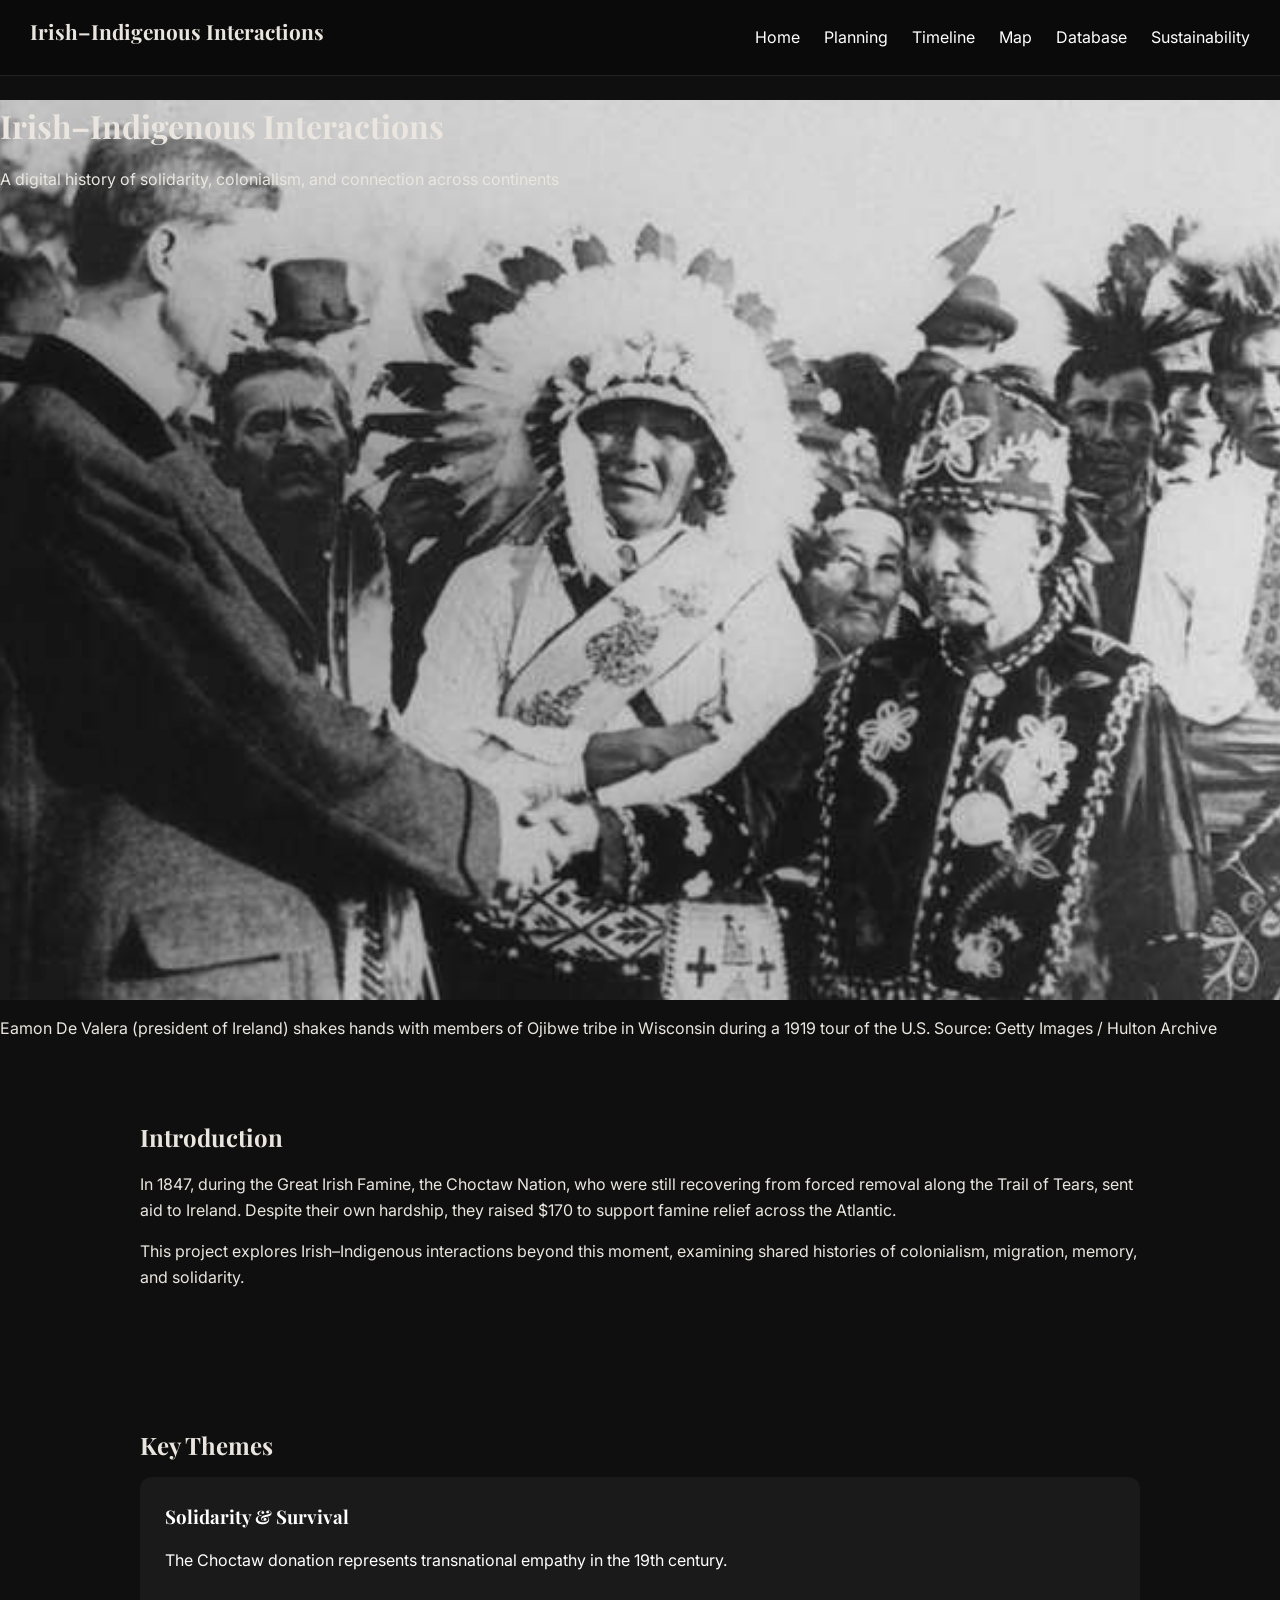
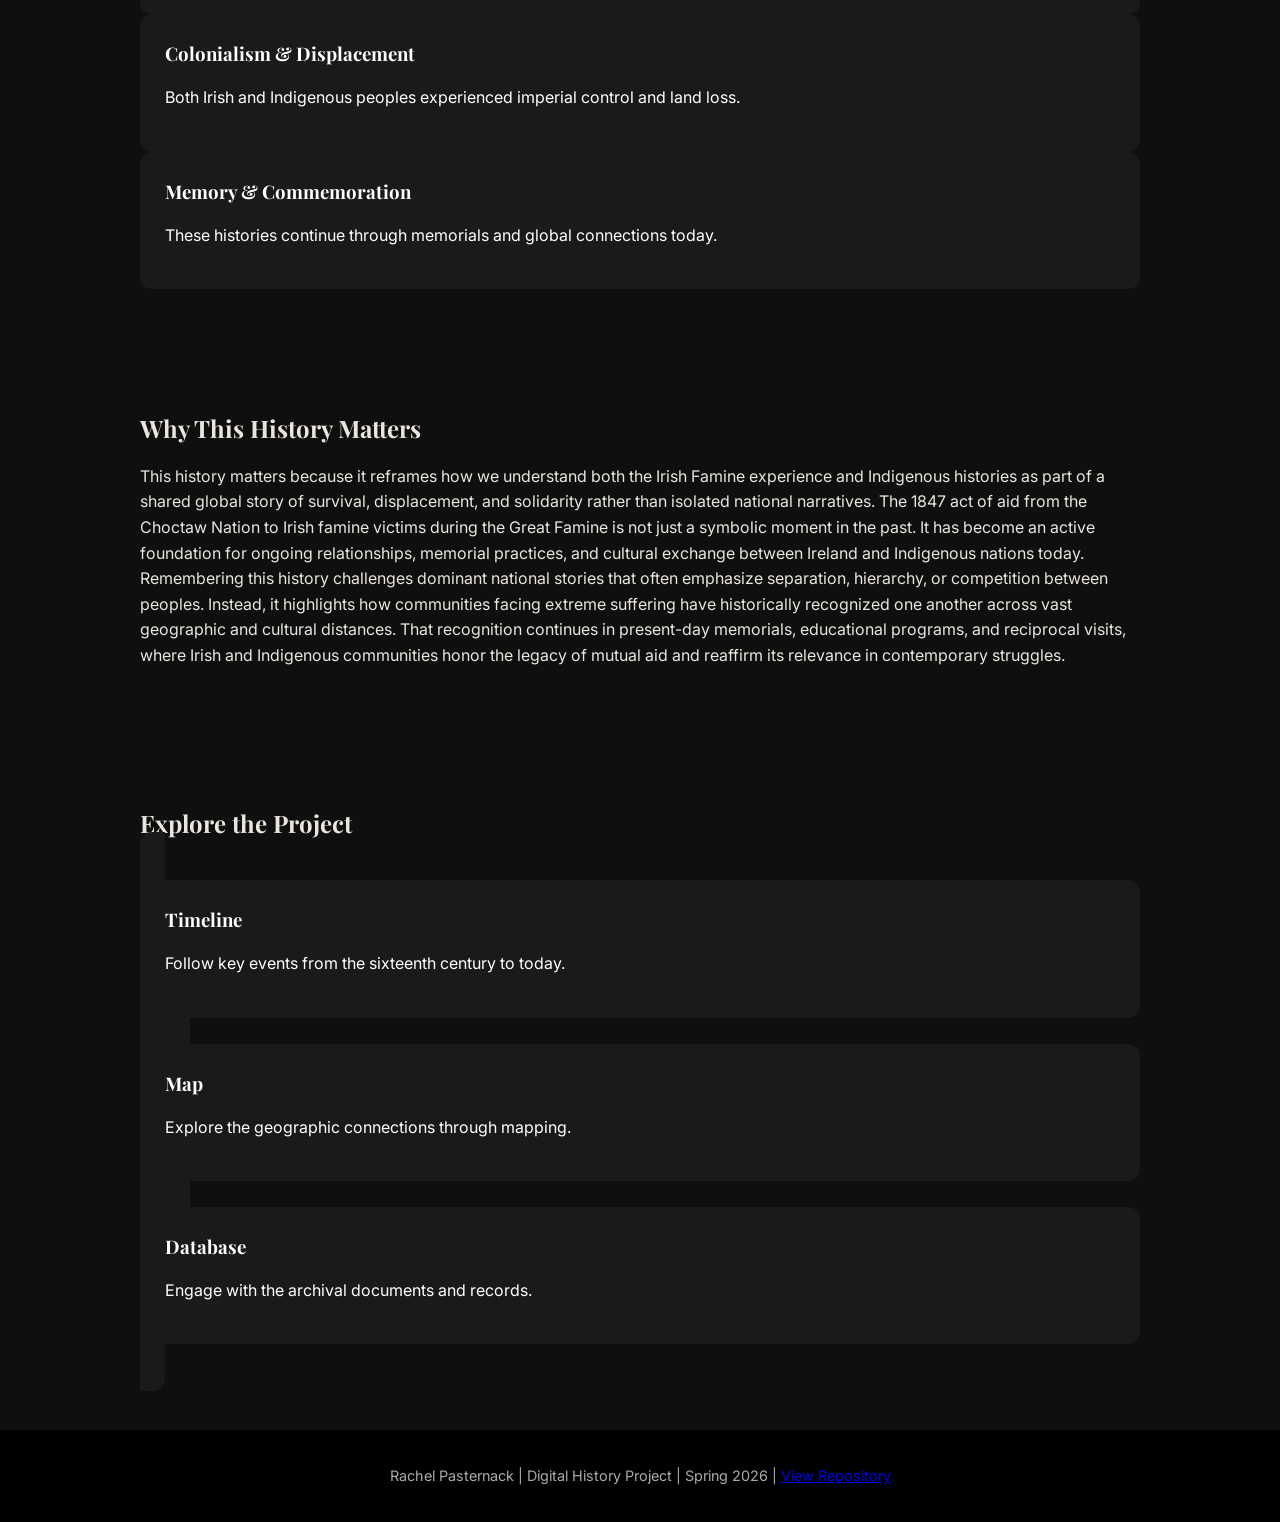
==== index.html @ 5752e10b "Fixed Homepage" ====
<!DOCTYPE html>
<html lang="en">
<head>
  <meta charset="UTF-8">
  <title>Irish–Indigenous Interactions</title>
  <meta name="viewport" content="width=device-width, initial-scale=1.0">

  <!-- External CSS -->
  <link rel="stylesheet" href="style.css">

  <!-- Fonts -->
  <link href="https://fonts.googleapis.com/css2?family=Playfair+Display:wght@400;700&family=Inter:wght@300;400;600&display=swap" rel="stylesheet">
</head>

<body>

<!-- NAVBAR -->
<nav>
  <div class="nav-container">
    <h1 class="logo">Irish–Indigenous Interactions</h1>
    <div class="nav-links">
      <a href="index.html">Home</a>
      <a href="planning.html">Planning</a>
      <a href="timeline.html">Timeline</a>
      <a href="map.html">Map</a>
      <a href="database.html">Database</a>
      <a href="sustainability.html">Sustainability</a>
    </div>
  </div>
</nav>

<!-- HERO -->
<header class="hero">
  <div class="hero-overlay"></div>
  <div class="hero-content">
    <h1>Irish–Indigenous Interactions</h1>
    <p>A digital history of solidarity, colonialism, and connection across continents</p>
  </div>
</header>

  <!-- Caption -->
  <div class="hero-caption">
    <p>
      Eamon De Valera (president of Ireland) shakes hands with members of Ojibwe tribe in Wisconsin during a 1919 tour of the U.S.
      
      Source: Getty Images / Hulton Archive
    </p>
  <header aria-label="Eamon De Valera shaking hands with members of the Ojibwe Nation in 1919 Wisconsin"></header>
  </div>
</header>

<!-- INTRO -->
<section class="section light">
  <div class="container">
    <h2>Introduction</h2>
    <p>
      In 1847, during the Great Irish Famine, the Choctaw Nation, who were still recovering from forced removal along the Trail of Tears, sent aid to Ireland. Despite their own hardship, they raised $170 to support famine relief across the Atlantic.
    </p>

    <p>
      This project explores Irish–Indigenous interactions beyond this moment, examining shared histories of colonialism, migration, memory, and solidarity.
    </p>
  </div>
</section>

<!-- THEMES -->
<section class="section dark">
  <div class="container">
    <h2>Key Themes</h2>

    <div class="grid">

      <div class="card">
        <h3>Solidarity & Survival</h3>
        <p>The Choctaw donation represents transnational empathy in the 19th century.</p>
      </div>

      <div class="card">
        <h3>Colonialism & Displacement</h3>
        <p>Both Irish and Indigenous peoples experienced imperial control and land loss.</p>
      </div>

      <div class="card">
        <h3>Memory & Commemoration</h3>
        <p>These histories continue through memorials and global connections today.</p>
      </div>

    </div>
  </div>
</section>

<!-- WHY IT MATTERS -->
<section class="section light">
  <div class="container">
    <h2>Why This History Matters</h2>

    <p>
      This history matters because it reframes how we understand both the Irish Famine experience and Indigenous histories as part of a shared global story of survival, displacement, and solidarity rather than isolated national narratives. The 1847 act of aid from the Choctaw Nation to Irish famine victims during the Great Famine is not just a symbolic moment in the past. It has become an active foundation for ongoing relationships, memorial practices, and cultural exchange between Ireland and Indigenous nations today. Remembering this history challenges dominant national stories that often emphasize separation, hierarchy, or competition between peoples. Instead, it highlights how communities facing extreme suffering have historically recognized one another across vast geographic and cultural distances. That recognition continues in present-day memorials, educational programs, and reciprocal visits, where Irish and Indigenous communities honor the legacy of mutual aid and reaffirm its relevance in contemporary struggles.
    </p>
  </div>
</section>

<!-- EXPLORE -->
<section class="section dark">
  <div class="container">
    <h2>Explore the Project</h2>

    <div class="grid">
      
      <a href="timeline.html" class="card">
        <div class="card">
          <h3>Timeline</h3>
          <p>Follow key events from the sixteenth century to today.</p>
        </div>
      </a>

      <a href="map.html" class="card">
        <div class="card">
          <h3>Map</h3>
          <p>Explore the geographic connections through mapping.</p>
        </div>
      </a>

      <a href="database.html" class="card">
        <div class="card">
          <h3>Database</h3>
          <p>Engage with the archival documents and records.</p>
        </div>
      </a>

    </div>
  </div>
</section>

<!-- FOOTER -->
<footer>
  <p>
    Rachel Pasternack | Digital History Project | Spring 2026 |
    <a href="https://github.com/rapasternack/Digital-History" target="_blank">View Repository</a>
  </p>
</footer>

</body>
</html>
---- style.css ----
/* =========================
   GLOBAL
========================= */
body {
  margin: 0;
  padding-top: 100px;
  font-family: 'Inter', sans-serif;
  background-color: #0f0f0f;
  color: #eae6df;
  line-height: 1.6;
}

h1, h2, h3 {
  font-family: 'Playfair Display', serif;
  margin: 0 0 12px 0;
}

/* container */
.container {
  max-width: 900px;
  margin: auto;
  padding: 0 15px;
}

/* =========================
   NAV
========================= */
nav {
  position: fixed;
  top: 0;
  width: 100%;
  z-index: 1000;
  background: rgba(10,10,10,0.9);
  backdrop-filter: blur(6px);
  border-bottom: 1px solid rgba(255,255,255,0.1);
}

.nav-container {
  display: flex;
  justify-content: space-between;
  align-items: center;
  padding: 15px 30px;
}

.logo {
  font-size: 1.3rem;
}

.nav-links a {
  color: white;
  margin-left: 20px;
  text-decoration: none;
}

/* =========================
   HERO BACKGROUND
========================= */
.hero {
  height: 100vh;
  background: url('images/irish-indigenous.jpg') center/cover no-repeat;
  position: relative;
}

/* DARK OVERLAY */
.overlay {
  position: absolute;
  inset: 0;
  background: rgba(0, 0, 0, 0.6);

  display: flex;
  flex-direction: column;
  justify-content: center;
  align-items: center;
  text-align: center;
}

.overlay h1 {
  font-size: 3rem;
  font-family: 'Playfair Display', serif;
  margin-bottom: 10px;
}

.overlay p {
  font-size: 1.2rem;
  opacity: 0.9;
}

/* =========================
   MAIN CONTENT
========================= */
.container {
  padding: 60px 20px;
  max-width: 1000px;
  margin: auto;
}

/* CARD GRID */
.card-grid {
  display: grid;
  grid-template-columns: repeat(auto-fit, minmax(250px, 1fr));
  gap: 25px;
}

/* CARD STYLE */
.card {
  background: #1a1a1a;
  padding: 25px;
  border-radius: 12px;
  text-decoration: none;
  color: white;

  transition: transform 0.2s ease, box-shadow 0.2s ease;
}

.card h2 {
  font-family: 'Playfair Display', serif;
  margin-bottom: 10px;
}

.card:hover {
  transform: translateY(-5px);
  box-shadow: 0 10px 25px rgba(0,0,0,0.4);
}

/* =========================
   TIMELINE
========================= */
.timeline {
  margin: 60px 0;
  border-left: 2px solid rgba(255,255,255,0.15);
  padding-left: 40px;
}

/* MAIN CARD */
.timeline-item {
  display: flex;
  justify-content: space-between;
  gap: 25px;
  margin-bottom: 50px;
  padding: 25px;
  background: #1c1c1c;
  border-radius: 14px;
  border: 1px solid rgba(255,255,255,0.06);
  box-shadow: 0 10px 30px rgba(0,0,0,0.6);
}

/* LEFT TEXT */
.timeline-content {
  flex: 1;
}

/* DATE */
.timeline-date {
  font-size: 0.85rem;
  letter-spacing: 2px;
  text-transform: uppercase;
  color: #c2a878;
  margin-bottom: 10px;
}

/* RIGHT MEDIA */
.timeline-media {
  width: 180px;
  flex-shrink: 0;
  display: flex;
  flex-direction: column;
  align-items: flex-end;
}

/* IMAGE */
.timeline-img {
  width: 180px;
  height: 180px;
  object-fit: cover;
  border-radius: 10px;
  border: 3px solid #111;
  box-shadow: 0 8px 25px rgba(0,0,0,0.6);
}

/* CAPTION */
.caption {
  font-size: 0.8rem;
  color: #999;
  margin-top: 8px;
  text-align: right;
  max-width: 180px;
}

/* =========================
   MOBILE
========================= */
@media (max-width: 768px) {
  .timeline-item {
    flex-direction: column;
  }

  .timeline-media {
    width: 100%;
    align-items: flex-start;
  }

  .timeline-img {
    width: 100%;
    height: auto;
  }

  .caption {
    text-align: left;
    max-width: 100%;
  }
}


/* =========================
   FOOTER
========================= */
footer {
  background: #000;
  text-align: center;
  padding: 20px;
  font-size: 0.9rem;
  color: #aaa;
}
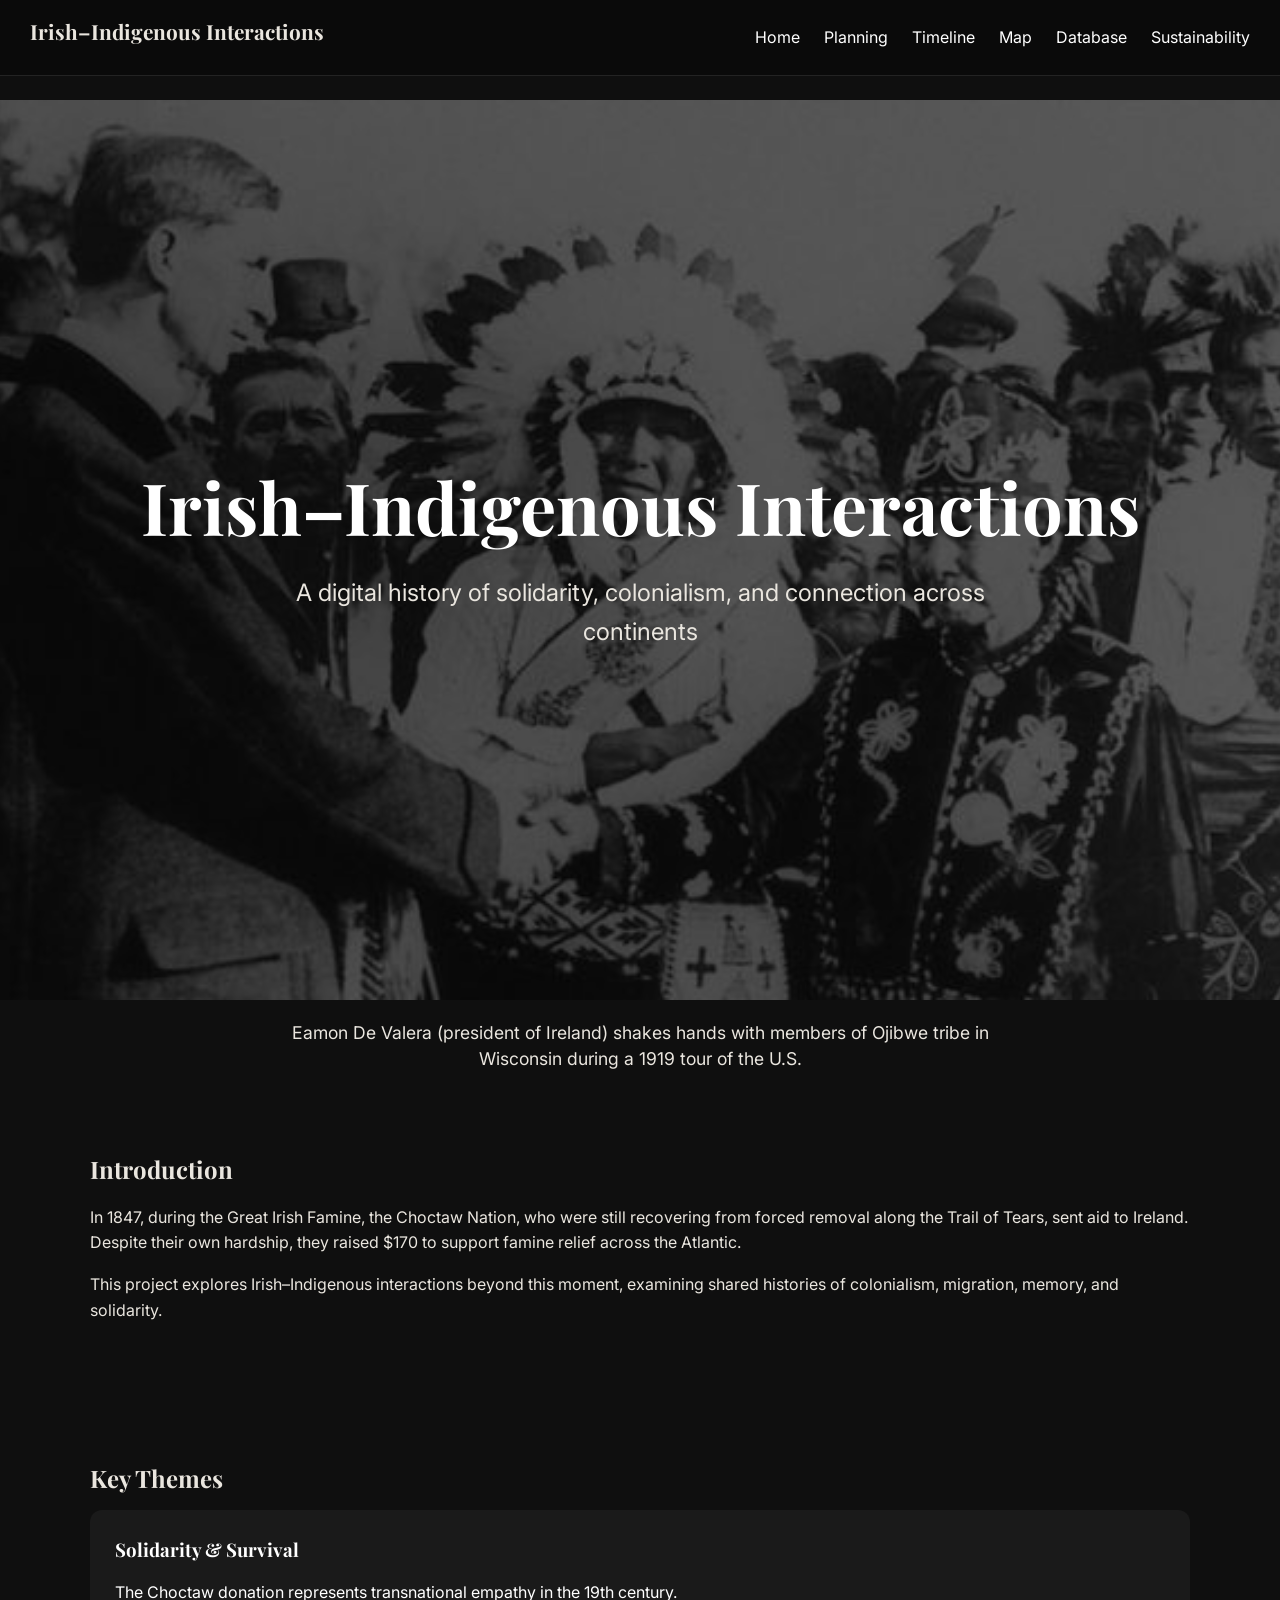
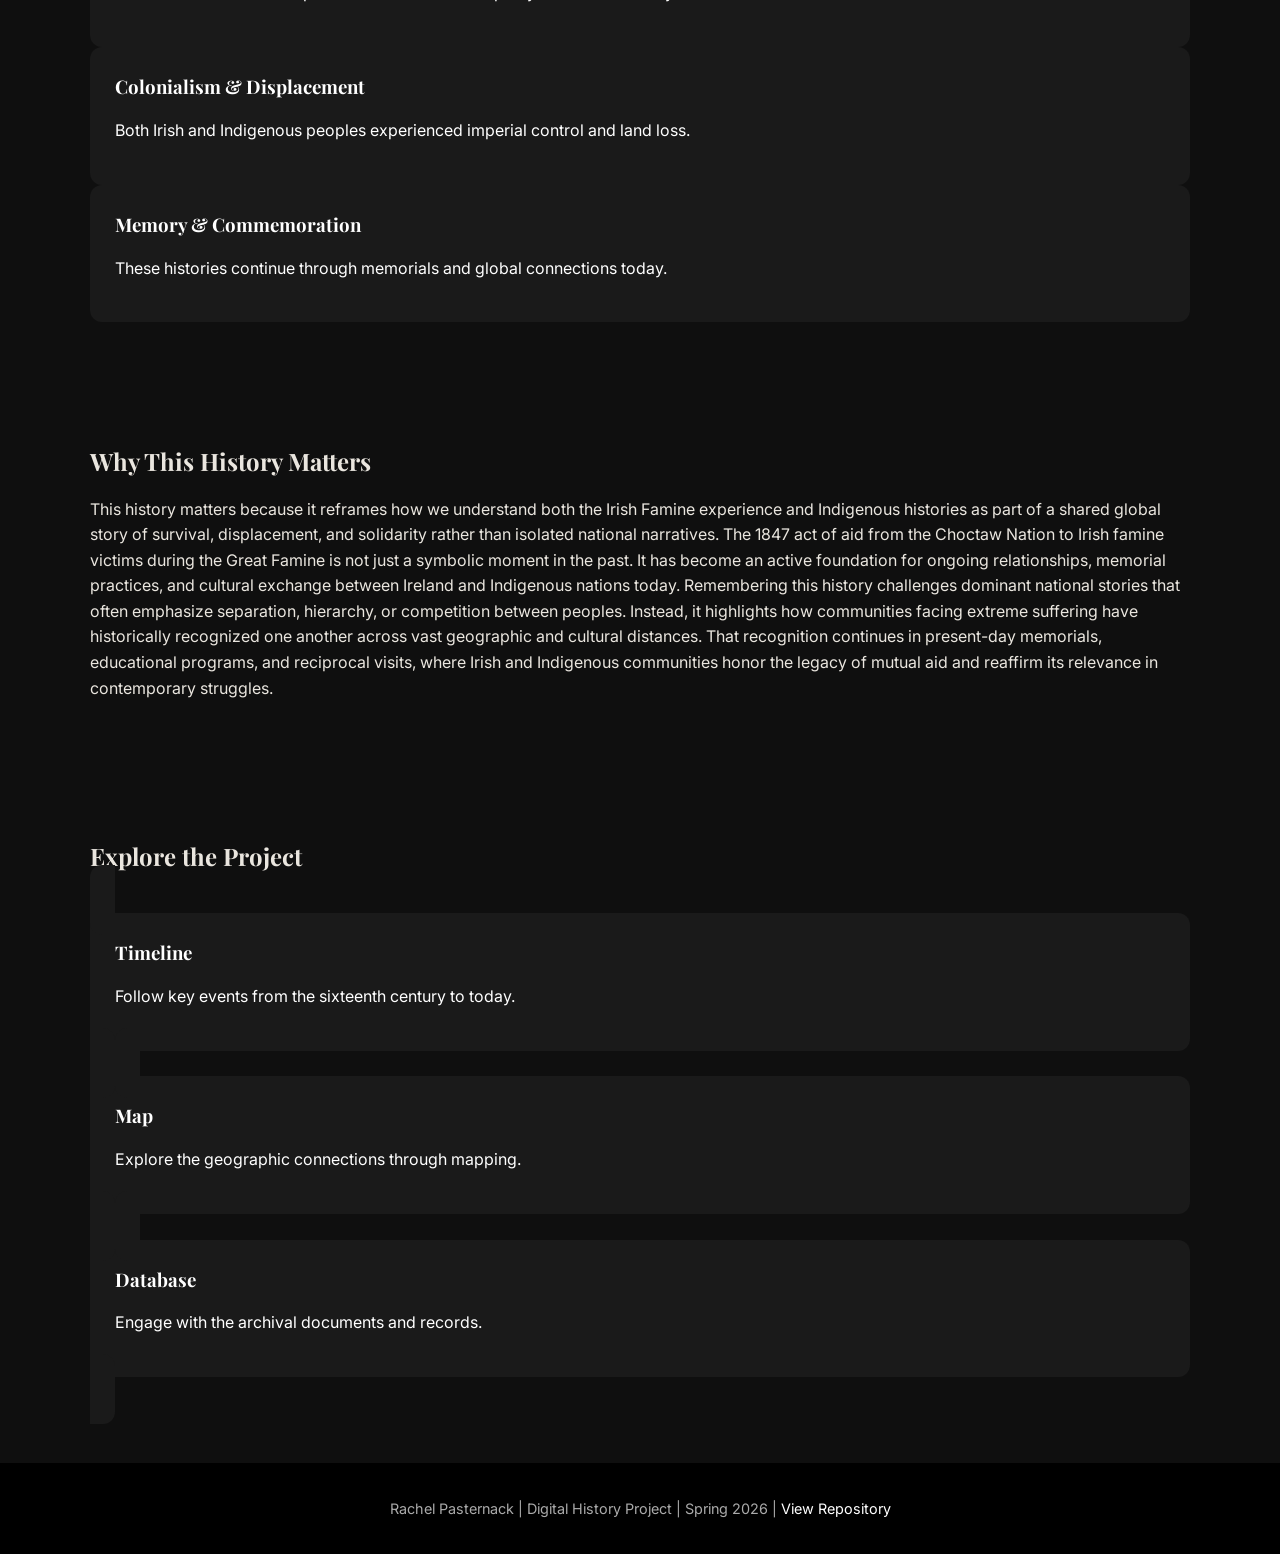
==== commit 8ad115ef: "Fix Main Text" ====
--- a/index.html
+++ b/index.html
@@ -31,8 +31,7 @@
 
 <!-- HERO -->
 <header class="hero">
-  <div class="hero-overlay"></div>
-  <div class="hero-content">
+  <div class="overlay">
     <h1>Irish–Indigenous Interactions</h1>
     <p>A digital history of solidarity, colonialism, and connection across continents</p>
   </div>
@@ -42,11 +41,8 @@
   <div class="hero-caption">
     <p>
       Eamon De Valera (president of Ireland) shakes hands with members of Ojibwe tribe in Wisconsin during a 1919 tour of the U.S.
-      
-      Source: Getty Images / Hulton Archive
     </p>
-  <header aria-label="Eamon De Valera shaking hands with members of the Ojibwe Nation in 1919 Wisconsin"></header>
-  </div>
+</div>
 </header>
 
 <!-- INTRO -->
--- a/style.css
+++ b/style.css
@@ -17,9 +17,27 @@
 
 /* container */
 .container {
-  max-width: 900px;
+  max-width: 1100px;
   margin: auto;
-  padding: 0 15px;
+  padding: 60px 20px;
+}
+
+/* =========================
+   GLOBAL LINKS
+========================= */
+
+a {
+  color: #ffffff;
+  text-decoration: none;
+}
+
+a:visited {
+  color: #ffffff;
+}
+
+a:hover {
+  color: #c2a878;
+  text-decoration: underline;
 }
 
 /* =========================
@@ -59,6 +77,10 @@
   height: 100vh;
   background: url('images/irish-indigenous.jpg') center/cover no-repeat;
   position: relative;
+  
+  display: flex;
+  justify-content: center;
+  align-items: center;
 }
 
 /* DARK OVERLAY */
@@ -72,17 +94,33 @@
   justify-content: center;
   align-items: center;
   text-align: center;
-}
-
+
+}
+
+/* HERO TEXT (TITLE + SUBTITLE) */
 .overlay h1 {
-  font-size: 3rem;
-  font-family: 'Playfair Display', serif;
+  font-size: 4.5rem;
+  color: #ffffff;
+  opacity: 1;        
+  text-align: center;
   margin-bottom: 10px;
+  font-weight: 700;
 }
 
 .overlay p {
-  font-size: 1.2rem;
-  opacity: 0.9;
+  font-size: 1.5rem;     
+  text-align: center;
+  max-width: 800px;
+  margin: 0 auto;
+}
+
+/* IMAGE CAPTION */
+.hero-caption {
+  font-size: 1.1rem;
+  text-align: center;
+  max-width: 700px;
+  margin: 20px auto 0 auto;
+  line-height: 1.5;
 }
 
 /* =========================
@@ -90,7 +128,7 @@
 ========================= */
 .container {
   padding: 60px 20px;
-  max-width: 1000px;
+  max-width: 1100px;
   margin: auto;
 }
 
@@ -178,7 +216,7 @@
 }
 
 /* CAPTION */
-.caption {
+.timeline-caption {
   font-size: 0.8rem;
   color: #999;
   margin-top: 8px;
@@ -186,6 +224,47 @@
   max-width: 180px;
 }
 
+/* DATABASE PAGE */
+.page-header {
+  text-align: center;
+  padding: 40px 20px;
+  background: #111;
+  color: #fff;
+}
+
+/* SEARCH BAR */
+#searchInput {
+  width: 100%;
+  padding: 12px;
+  margin-bottom: 20px;
+  border-radius: 6px;
+  border: none;
+  font-size: 16px;
+}
+
+/* TABLE */
+table {
+  width: 100%;
+  border-collapse: collapse;
+  background: #1a1a1a;
+  color: #eee;
+}
+
+th, td {
+  padding: 12px;
+  text-align: left;
+  border-bottom: 1px solid #333;
+}
+
+th {
+  background: #222;
+  font-family: 'Playfair Display', serif;
+}
+
+tr:hover {
+  background: #2a2a2a;
+}
+
 /* =========================
    MOBILE
 ========================= */
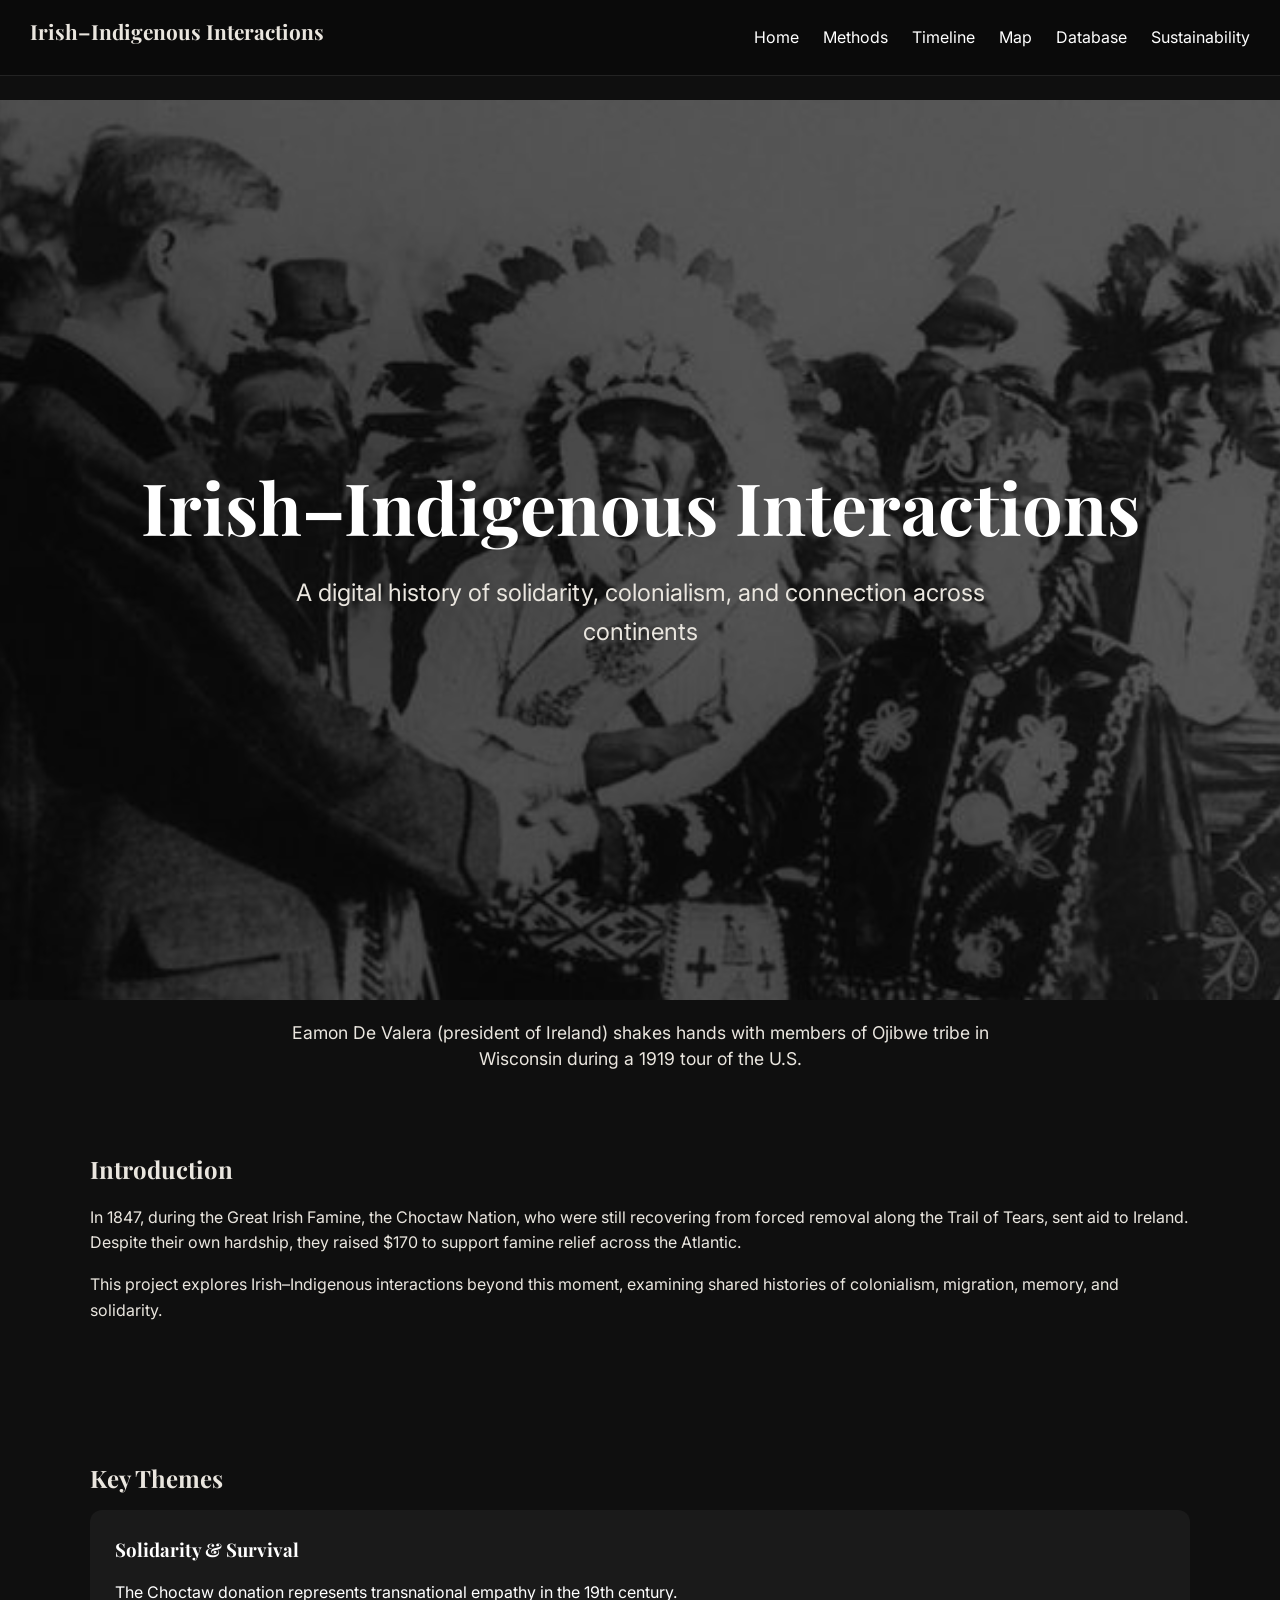
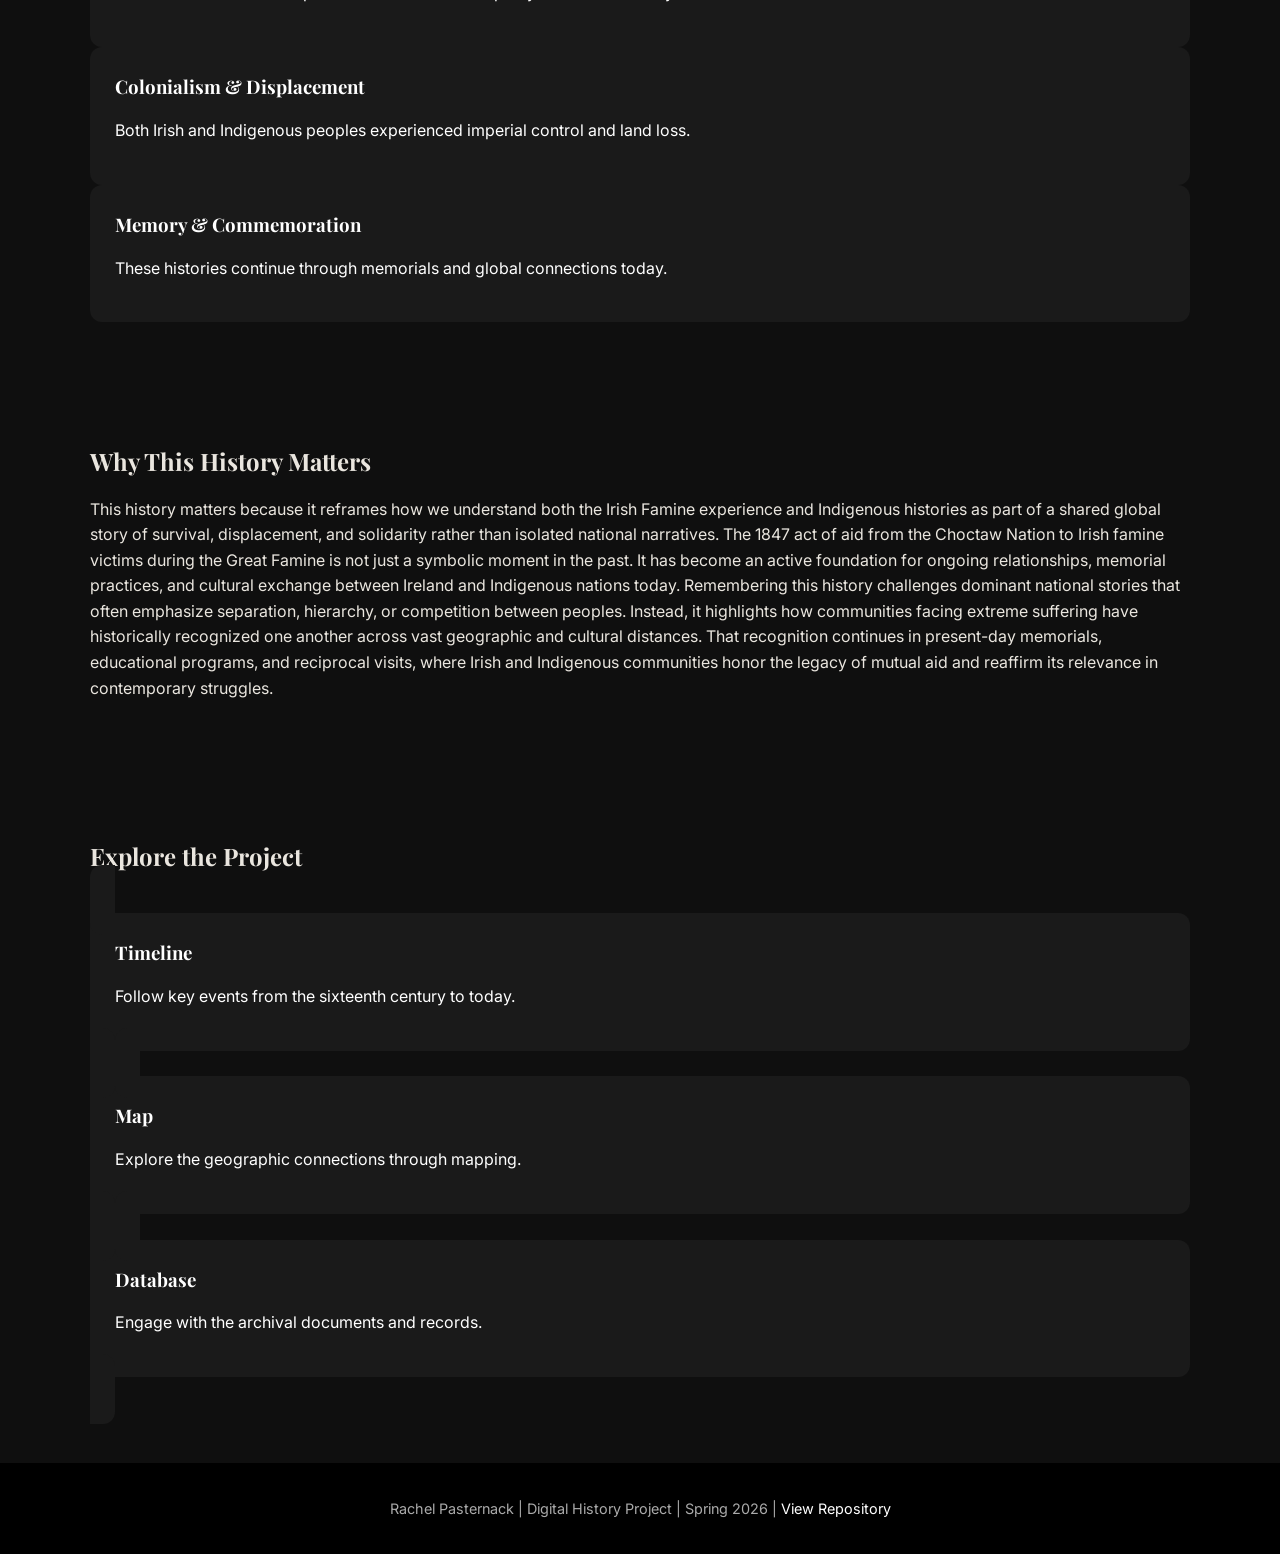
==== commit a2b9a8ca: "Planning to Methods" ====
--- a/index.html
+++ b/index.html
@@ -20,7 +20,7 @@
     <h1 class="logo">Irish–Indigenous Interactions</h1>
     <div class="nav-links">
       <a href="index.html">Home</a>
-      <a href="planning.html">Planning</a>
+      <a href="methods.html">Methods</a>
       <a href="timeline.html">Timeline</a>
       <a href="map.html">Map</a>
       <a href="database.html">Database</a>
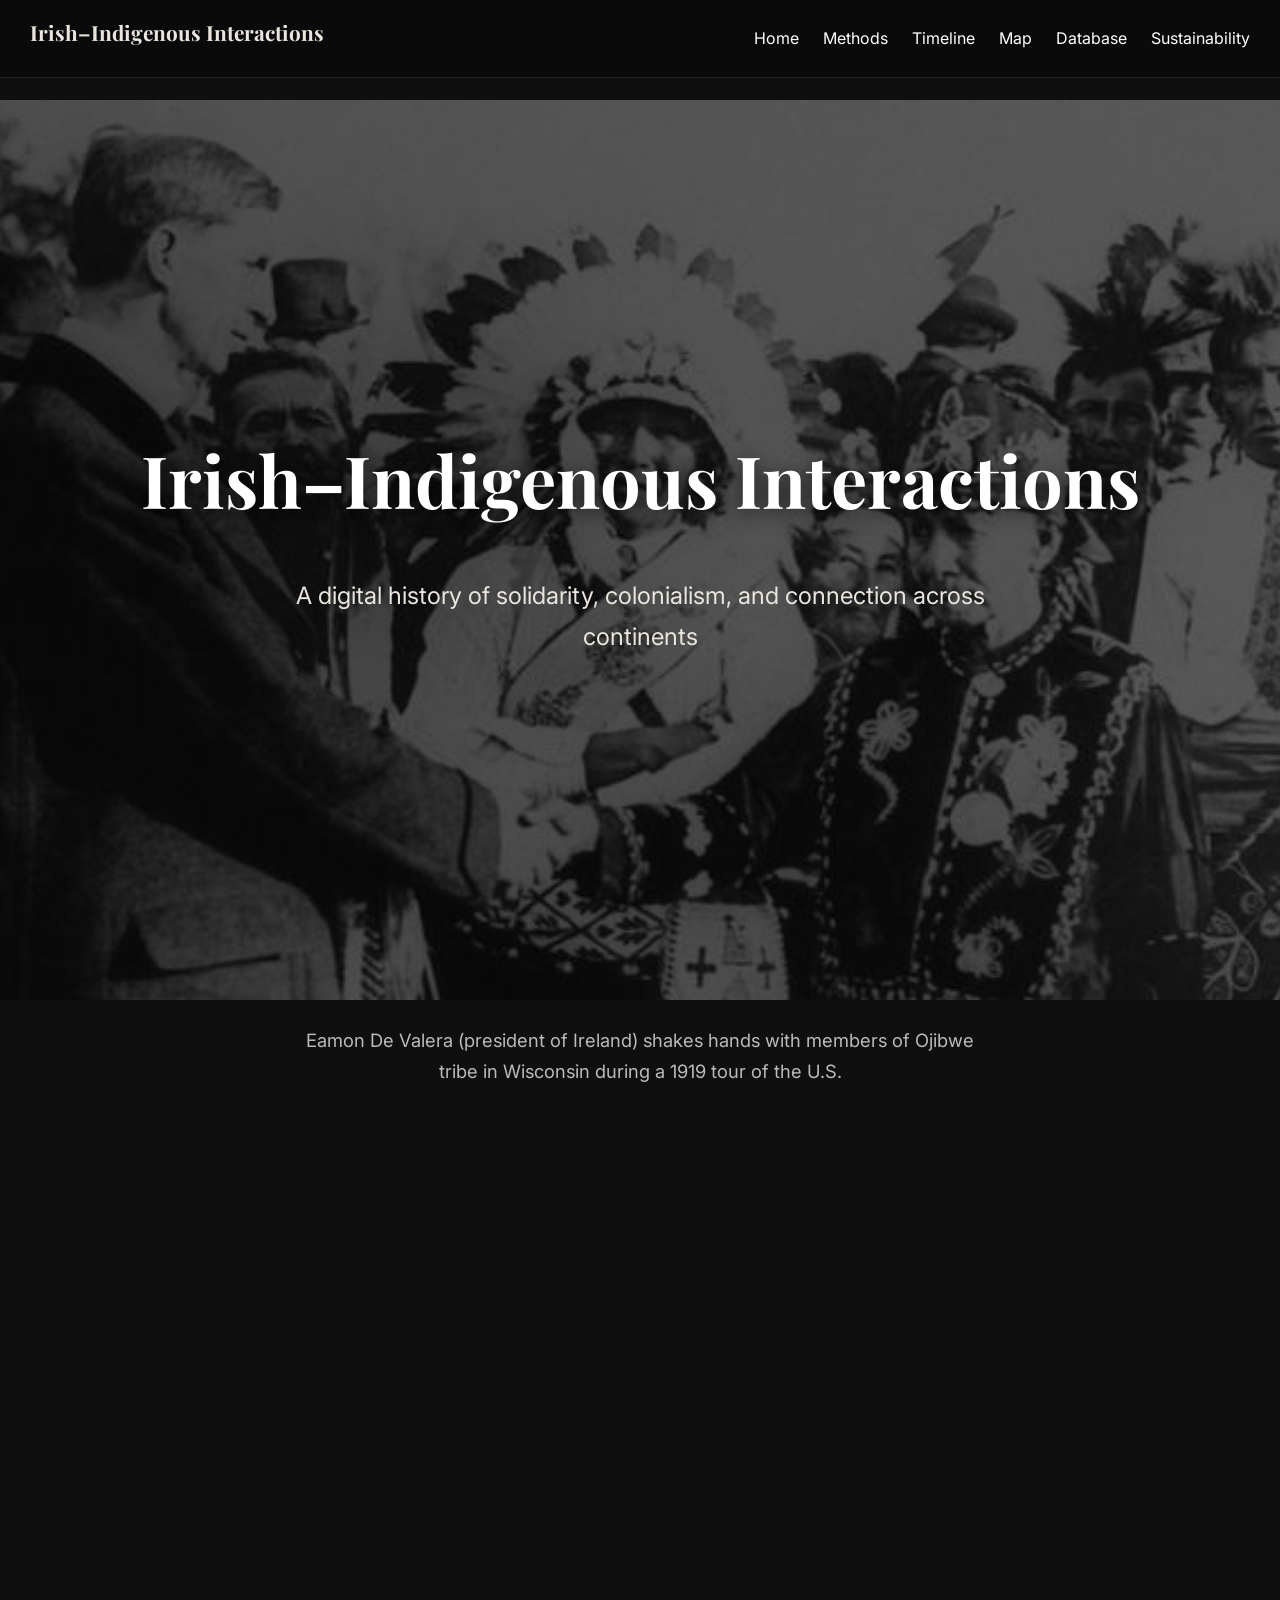
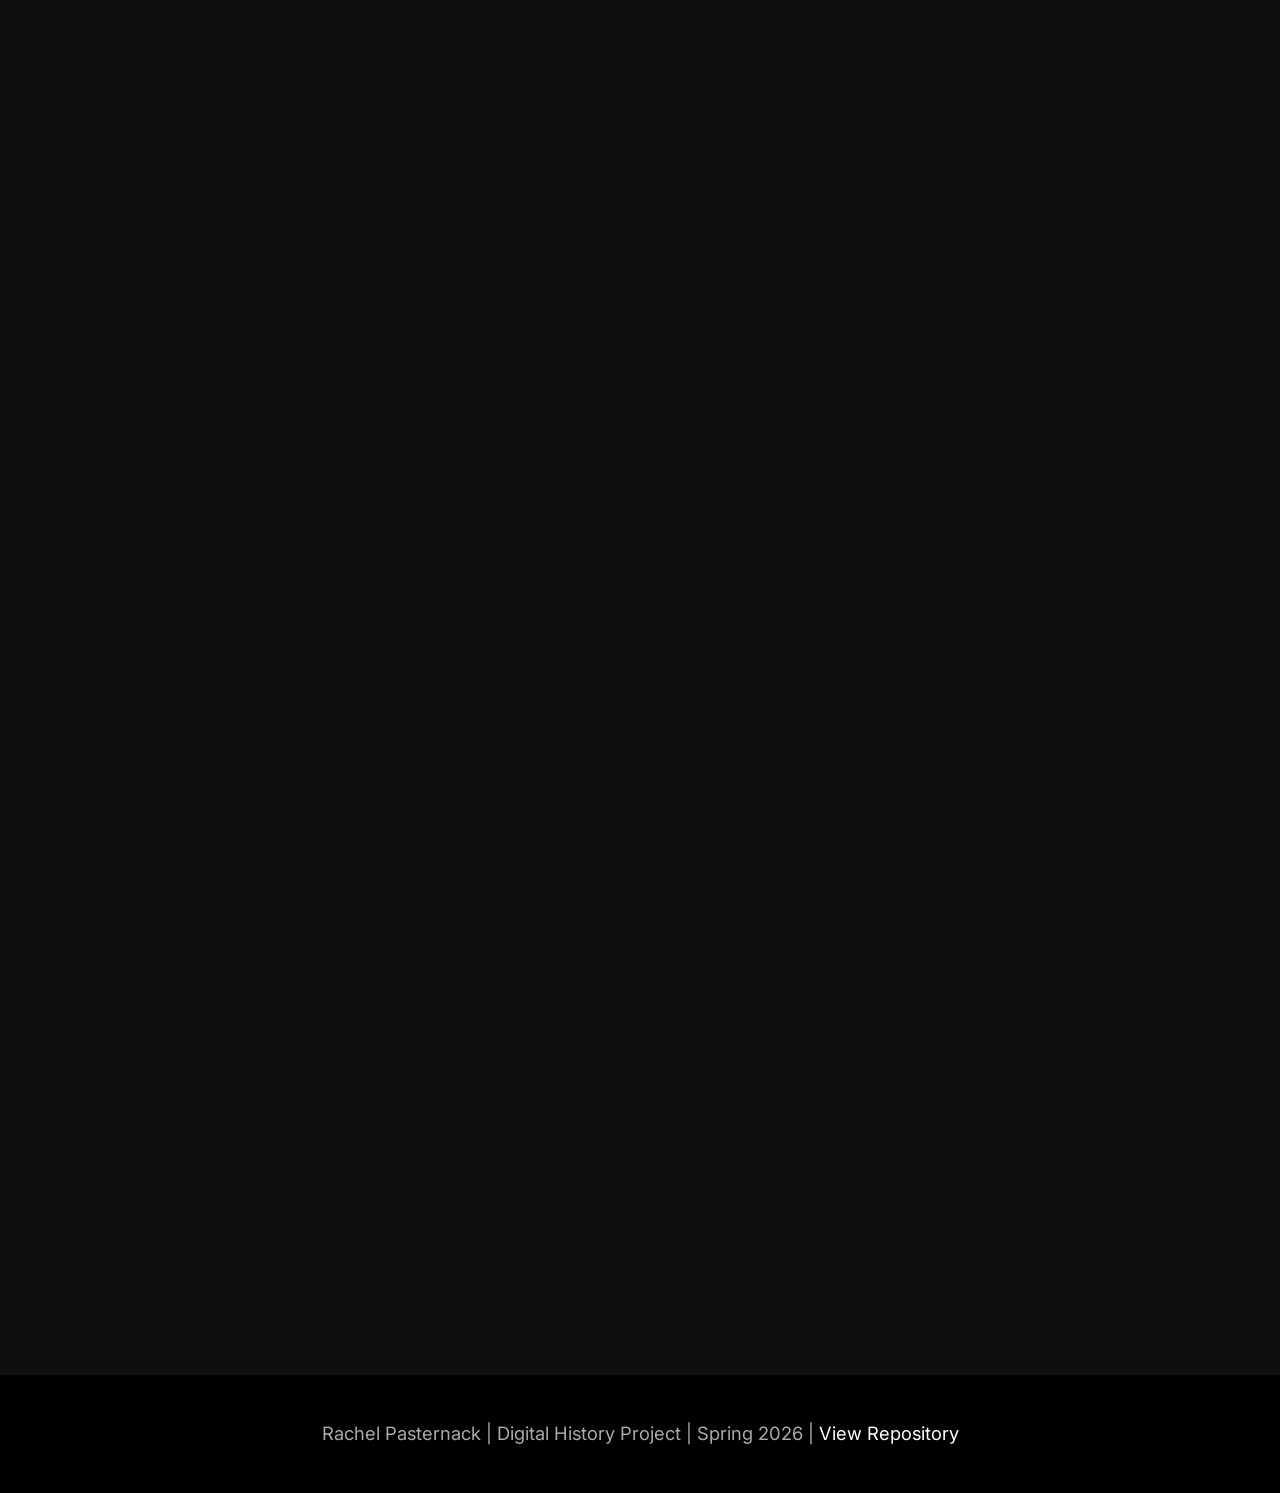
==== commit d1cae915: "Final Touches" ====
--- a/index.html
+++ b/index.html
@@ -11,6 +11,19 @@
   <!-- Fonts -->
   <link href="https://fonts.googleapis.com/css2?family=Playfair+Display:wght@400;700&family=Inter:wght@300;400;600&display=swap" rel="stylesheet">
 </head>
+
+<script id="z2x7af">
+const sections = document.querySelectorAll('.section');
+
+window.addEventListener('scroll', () => {
+  sections.forEach(section => {
+    const top = section.getBoundingClientRect().top;
+    if (top < window.innerHeight - 100) {
+      section.classList.add('visible');
+    }
+  });
+});
+</script>
 
 <body>
 
@@ -50,11 +63,11 @@
   <div class="container">
     <h2>Introduction</h2>
     <p>
-      In 1847, during the Great Irish Famine, the Choctaw Nation, who were still recovering from forced removal along the Trail of Tears, sent aid to Ireland. Despite their own hardship, they raised $170 to support famine relief across the Atlantic.
+      In 1847, during the midst of the Great Irish Famine, the Choctaw Nation, who were still recovering from forced removal along the Trail of Tears, sent aid to Ireland. Despite their own hardship, they raised $170 to support famine relief across the Atlantic.
     </p>
 
     <p>
-      This project explores Irish–Indigenous interactions beyond this moment, examining shared histories of colonialism, migration, memory, and solidarity.
+      What does it mean for two colonized people to recognize each other across an ocean? This project explores Irish–Indigenous interactions beyond this moment, examining shared histories of colonialism, migration, memory, and solidarity.
     </p>
   </div>
 </section>
@@ -79,6 +92,11 @@
       <div class="card">
         <h3>Memory & Commemoration</h3>
         <p>These histories continue through memorials and global connections today.</p>
+      </div>
+
+               <div class="card">
+        <h3>Complicated Interactions</h3>
+        <p>However, Irish immigrants in North America were participants of settler colonialism that displaced Indigenous people.</p>
       </div>
 
     </div>
--- a/style.css
+++ b/style.css
@@ -7,25 +7,46 @@
   font-family: 'Inter', sans-serif;
   background-color: #0f0f0f;
   color: #eae6df;
-  line-height: 1.6;
+  line-height: 1.7;
 }
 
 h1, h2, h3 {
   font-family: 'Playfair Display', serif;
   margin: 0 0 12px 0;
+}
+
+/* TYPOGRAPHY HIERARCHY */
+h2 {
+  font-size: 2.5rem;
+}
+
+p {
+  font-size: 1.15rem;
 }
 
 /* container */
 .container {
   max-width: 1100px;
   margin: auto;
-  padding: 60px 20px;
+  padding: 80px 20px;
+}
+
+/* SECTIONS */
+.section {
+  padding: 100px 20px;
+  opacity: 0;
+  transform: translateY(40px);
+  transition: all 0.8s ease;
+}
+
+.section.visible {
+  opacity: 1;
+  transform: translateY(0);
 }
 
 /* =========================
    GLOBAL LINKS
 ========================= */
-
 a {
   color: #ffffff;
   text-decoration: none;
@@ -64,26 +85,42 @@
   font-size: 1.3rem;
 }
 
+/* NAV ANIMATION */
 .nav-links a {
   color: white;
   margin-left: 20px;
-  text-decoration: none;
-}
-
-/* =========================
-   HERO BACKGROUND
+  position: relative;
+}
+
+.nav-links a::after {
+  content: '';
+  position: absolute;
+  bottom: -5px;
+  left: 0;
+  width: 0%;
+  height: 2px;
+  background: #c2a878;
+  transition: 0.3s;
+}
+
+.nav-links a:hover::after {
+  width: 100%;
+}
+
+/* =========================
+   HERO
 ========================= */
 .hero {
   height: 100vh;
   background: url('images/irish-indigenous.jpg') center/cover no-repeat;
   position: relative;
-  
+
   display: flex;
   justify-content: center;
   align-items: center;
 }
 
-/* DARK OVERLAY */
+/* OVERLAY */
 .overlay {
   position: absolute;
   inset: 0;
@@ -94,70 +131,56 @@
   justify-content: center;
   align-items: center;
   text-align: center;
-
-}
-
-/* HERO TEXT (TITLE + SUBTITLE) */
+}
+
+/* HERO TEXT */
 .overlay h1 {
   font-size: 4.5rem;
   color: #ffffff;
-  opacity: 1;        
-  text-align: center;
-  margin-bottom: 10px;
   font-weight: 700;
+  text-shadow: 0 4px 20px rgba(0,0,0,0.7);
 }
 
 .overlay p {
-  font-size: 1.5rem;     
-  text-align: center;
+  font-size: 1.5rem;
   max-width: 800px;
-  margin: 0 auto;
-}
-
-/* IMAGE CAPTION */
+}
+
+/* CAPTION */
 .hero-caption {
-  font-size: 1.1rem;
+  font-size: 1rem;
   text-align: center;
   max-width: 700px;
-  margin: 20px auto 0 auto;
-  line-height: 1.5;
-}
-
-/* =========================
-   MAIN CONTENT
-========================= */
-.container {
-  padding: 60px 20px;
-  max-width: 1100px;
-  margin: auto;
-}
-
-/* CARD GRID */
+  margin: 25px auto;
+  color: #bbb;
+}
+
+/* =========================
+   CARDS
+========================= */
 .card-grid {
   display: grid;
   grid-template-columns: repeat(auto-fit, minmax(250px, 1fr));
-  gap: 25px;
-}
-
-/* CARD STYLE */
+  gap: 30px;
+}
+
 .card {
   background: #1a1a1a;
-  padding: 25px;
-  border-radius: 12px;
-  text-decoration: none;
+  padding: 30px;
+  border-radius: 14px;
   color: white;
 
-  transition: transform 0.2s ease, box-shadow 0.2s ease;
-}
-
-.card h2 {
-  font-family: 'Playfair Display', serif;
+  transition: all 0.3s ease;
+}
+
+.card h3 {
   margin-bottom: 10px;
 }
 
+/* CARD HOVER UPGRADE */
 .card:hover {
-  transform: translateY(-5px);
-  box-shadow: 0 10px 25px rgba(0,0,0,0.4);
+  transform: translateY(-8px) scale(1.02);
+  box-shadow: 0 15px 40px rgba(0,0,0,0.6);
 }
 
 /* =========================
@@ -169,7 +192,6 @@
   padding-left: 40px;
 }
 
-/* MAIN CARD */
 .timeline-item {
   display: flex;
   justify-content: space-between;
@@ -182,12 +204,10 @@
   box-shadow: 0 10px 30px rgba(0,0,0,0.6);
 }
 
-/* LEFT TEXT */
 .timeline-content {
   flex: 1;
 }
 
-/* DATE */
 .timeline-date {
   font-size: 0.85rem;
   letter-spacing: 2px;
@@ -196,7 +216,6 @@
   margin-bottom: 10px;
 }
 
-/* RIGHT MEDIA */
 .timeline-media {
   width: 180px;
   flex-shrink: 0;
@@ -205,60 +224,51 @@
   align-items: flex-end;
 }
 
-/* IMAGE */
 .timeline-img {
   width: 180px;
   height: 180px;
   object-fit: cover;
   border-radius: 10px;
   border: 3px solid #111;
-  box-shadow: 0 8px 25px rgba(0,0,0,0.6);
-}
-
-/* CAPTION */
+}
+
 .timeline-caption {
   font-size: 0.8rem;
   color: #999;
   margin-top: 8px;
   text-align: right;
-  max-width: 180px;
-}
-
-/* DATABASE PAGE */
+}
+
+/* =========================
+   DATABASE
+========================= */
 .page-header {
   text-align: center;
   padding: 40px 20px;
   background: #111;
-  color: #fff;
-}
-
-/* SEARCH BAR */
+}
+
 #searchInput {
   width: 100%;
   padding: 12px;
   margin-bottom: 20px;
   border-radius: 6px;
   border: none;
-  font-size: 16px;
-}
-
-/* TABLE */
+}
+
 table {
   width: 100%;
   border-collapse: collapse;
   background: #1a1a1a;
-  color: #eee;
 }
 
 th, td {
   padding: 12px;
-  text-align: left;
   border-bottom: 1px solid #333;
 }
 
 th {
   background: #222;
-  font-family: 'Playfair Display', serif;
 }
 
 tr:hover {
@@ -266,9 +276,33 @@
 }
 
 /* =========================
+   FOOTER
+========================= */
+footer {
+  background: #000;
+  text-align: center;
+  padding: 25px;
+  font-size: 0.9rem;
+  color: #aaa;
+}
+
+/* =========================
    MOBILE
 ========================= */
 @media (max-width: 768px) {
+
+  .overlay h1 {
+    font-size: 2.5rem;
+  }
+
+  .overlay p {
+    font-size: 1.2rem;
+  }
+
+  h2 {
+    font-size: 2rem;
+  }
+
   .timeline-item {
     flex-direction: column;
   }
@@ -282,21 +316,4 @@
     width: 100%;
     height: auto;
   }
-
-  .caption {
-    text-align: left;
-    max-width: 100%;
-  }
-}
-
-
-/* =========================
-   FOOTER
-========================= */
-footer {
-  background: #000;
-  text-align: center;
-  padding: 20px;
-  font-size: 0.9rem;
-  color: #aaa;
 }
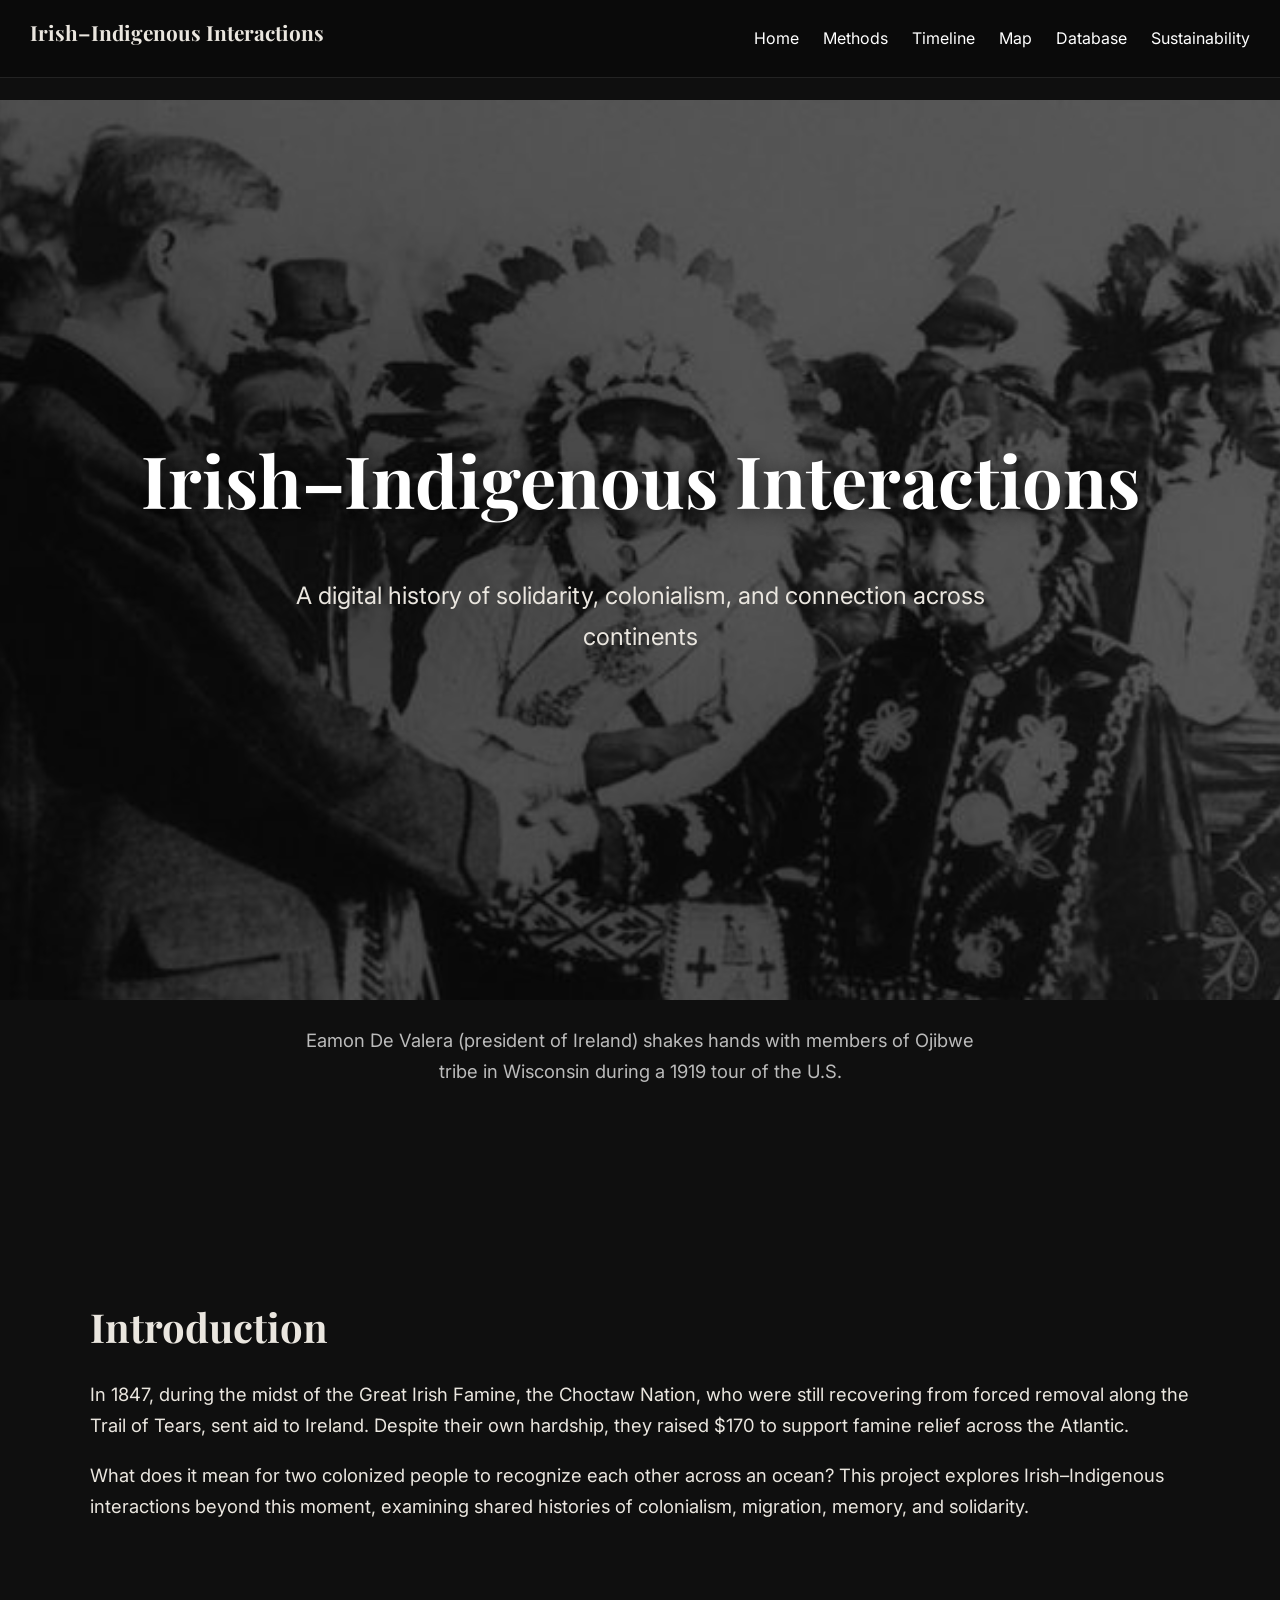
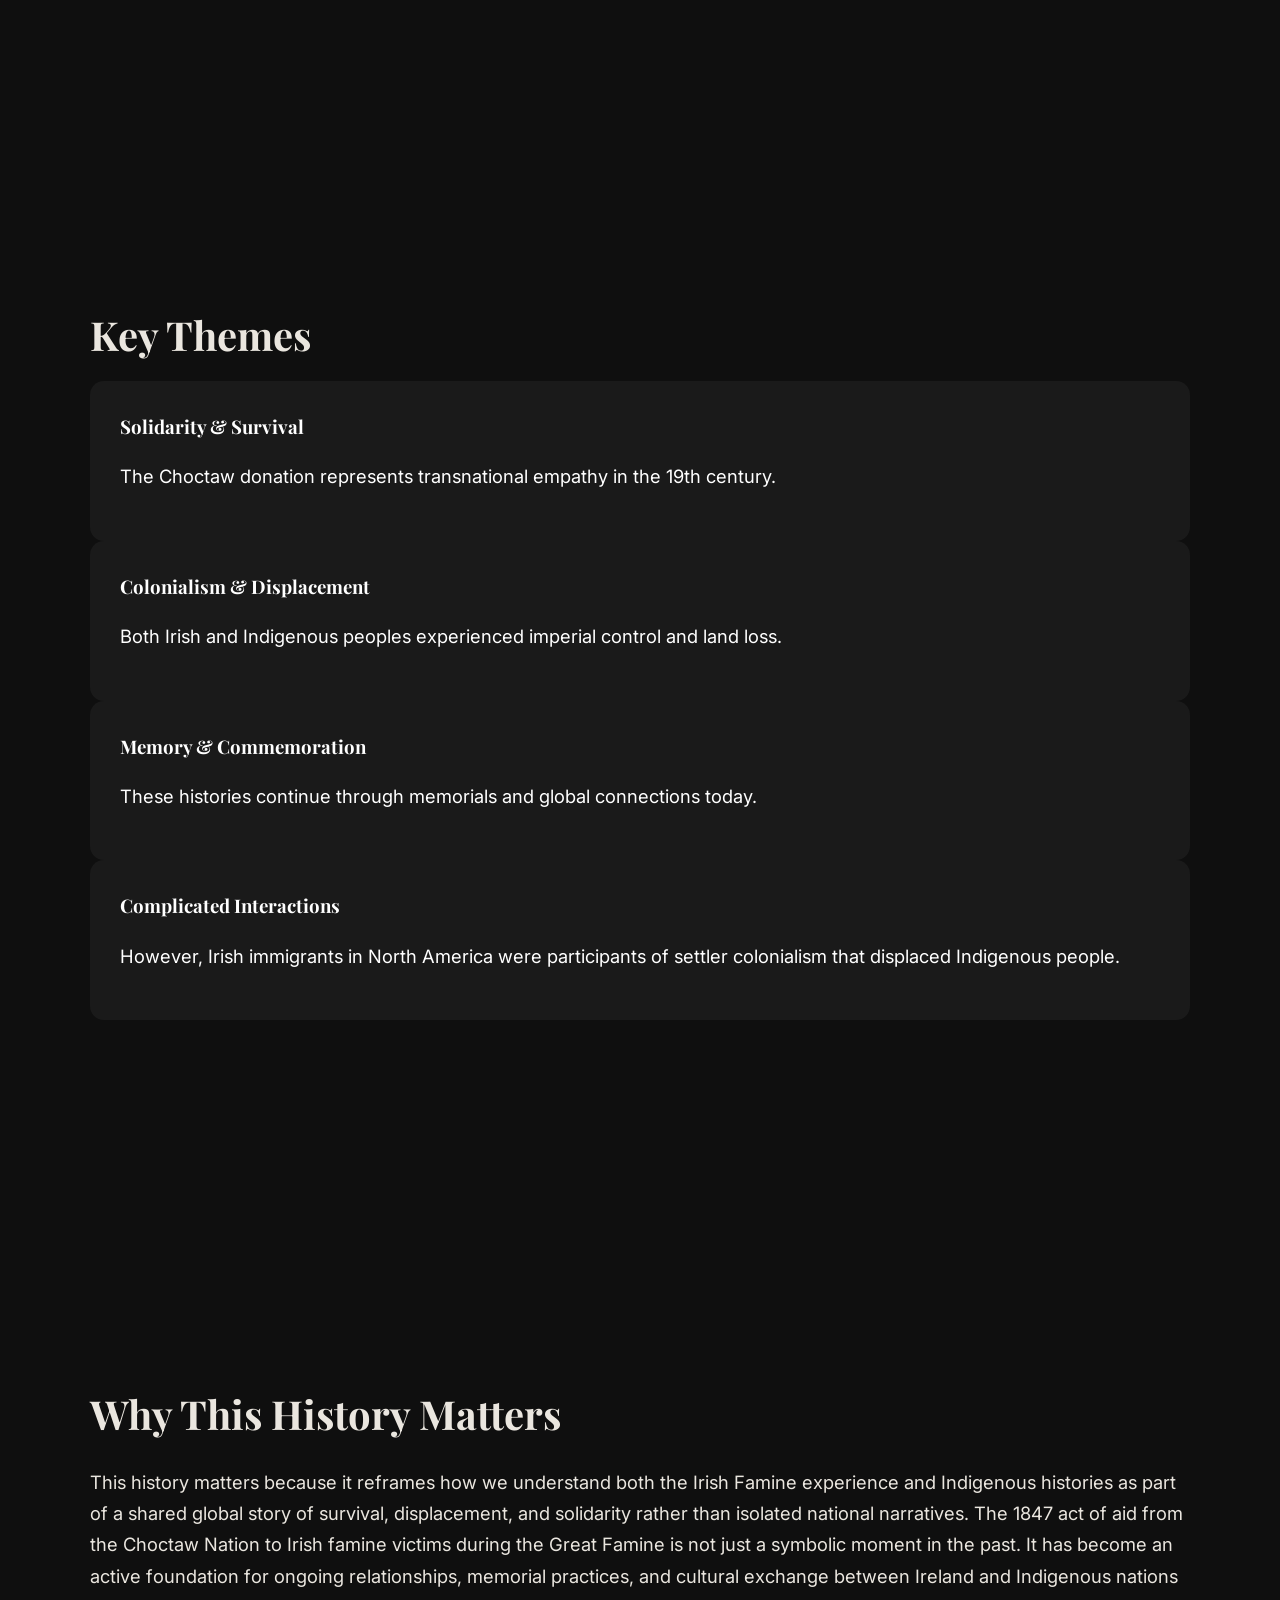
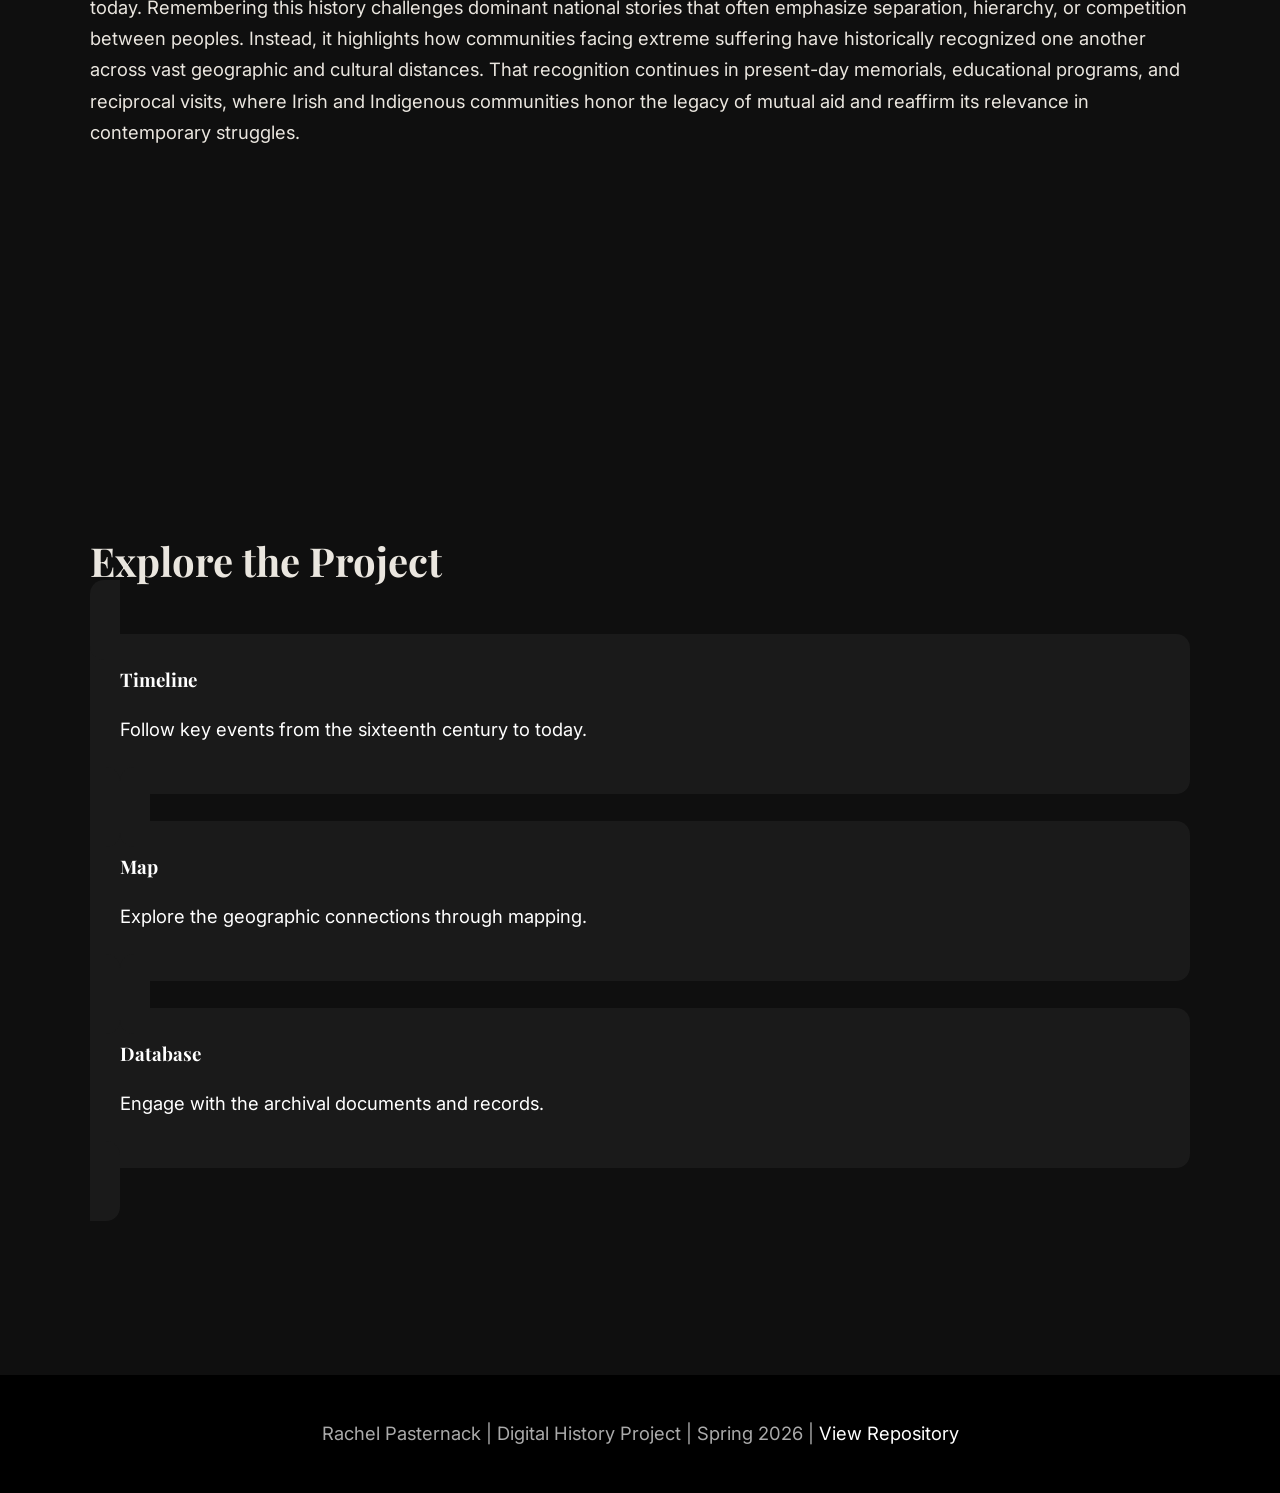
==== commit b44a09af: "Fix Animation" ====
--- a/index.html
+++ b/index.html
@@ -11,19 +11,6 @@
   <!-- Fonts -->
   <link href="https://fonts.googleapis.com/css2?family=Playfair+Display:wght@400;700&family=Inter:wght@300;400;600&display=swap" rel="stylesheet">
 </head>
-
-<script id="z2x7af">
-const sections = document.querySelectorAll('.section');
-
-window.addEventListener('scroll', () => {
-  sections.forEach(section => {
-    const top = section.getBoundingClientRect().top;
-    if (top < window.innerHeight - 100) {
-      section.classList.add('visible');
-    }
-  });
-});
-</script>
 
 <body>
 
--- a/style.css
+++ b/style.css
@@ -34,14 +34,6 @@
 /* SECTIONS */
 .section {
   padding: 100px 20px;
-  opacity: 0;
-  transform: translateY(40px);
-  transition: all 0.8s ease;
-}
-
-.section.visible {
-  opacity: 1;
-  transform: translateY(0);
 }
 
 /* =========================
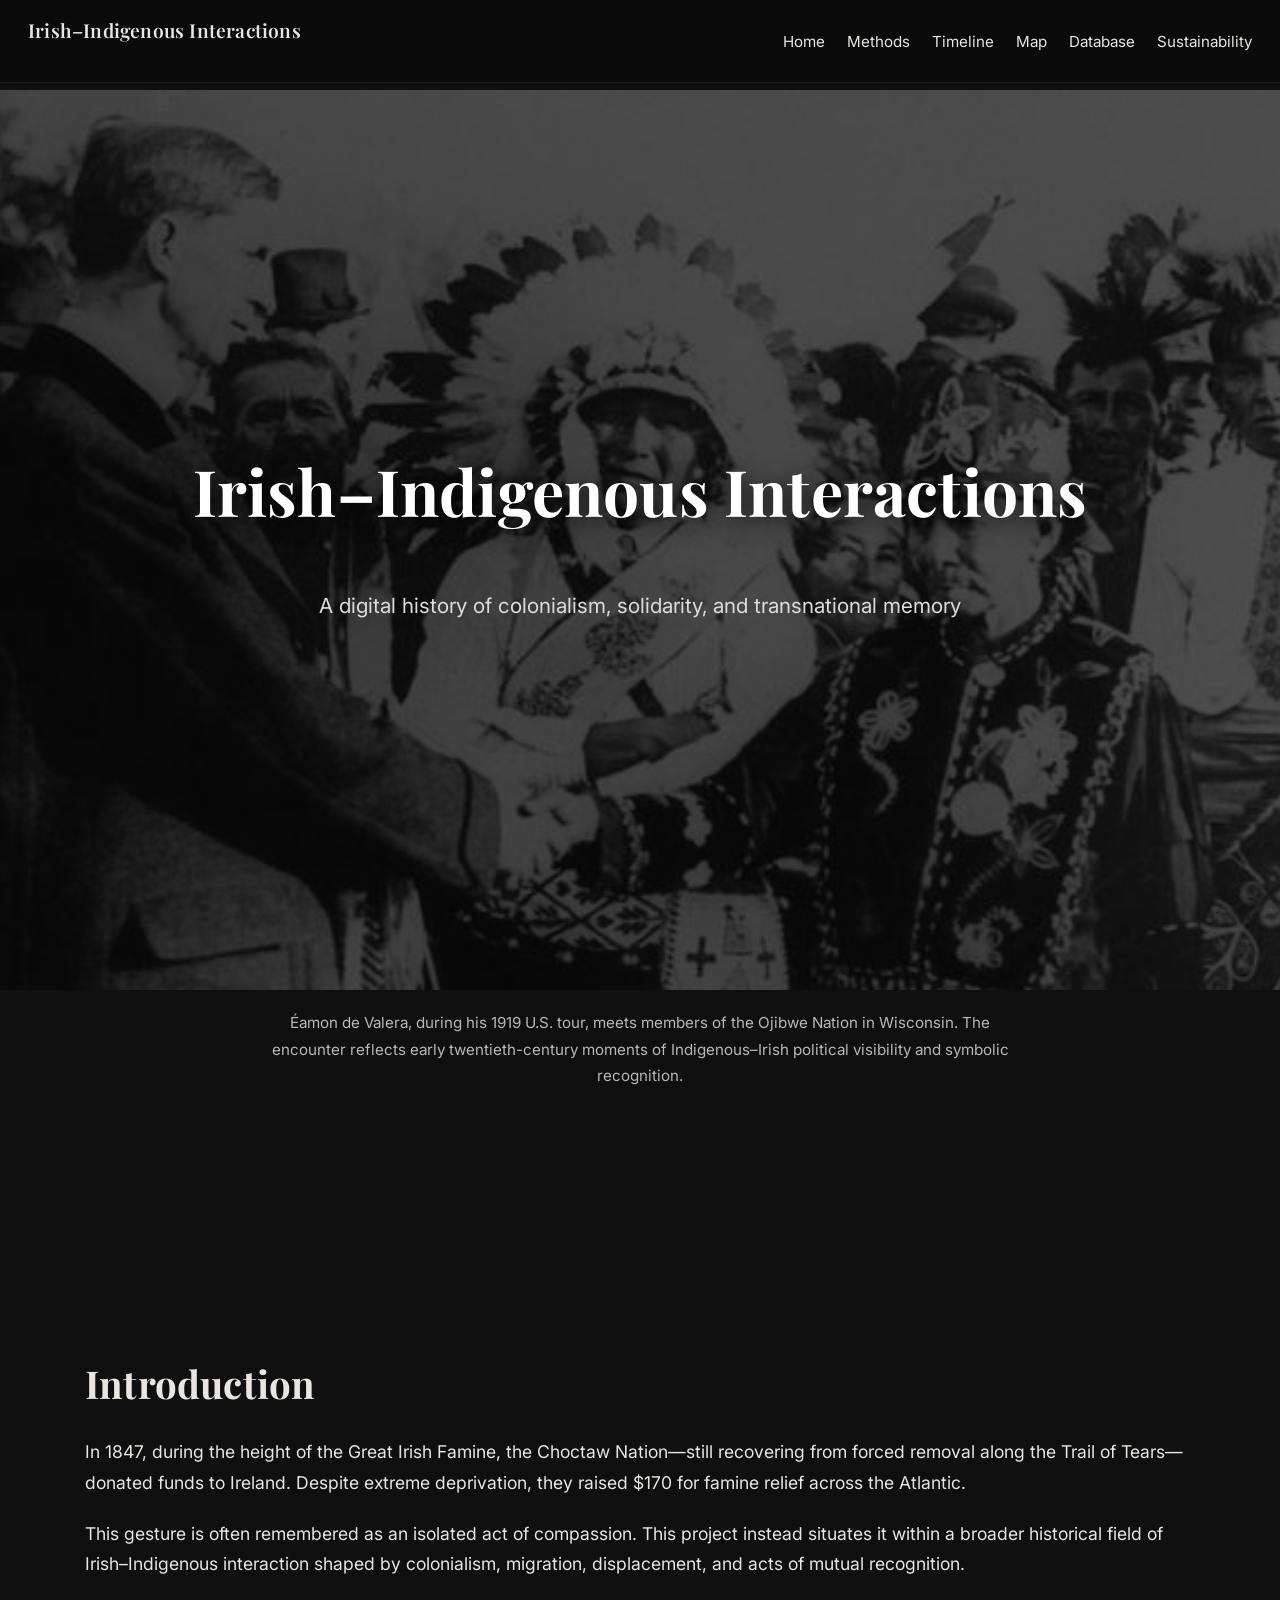
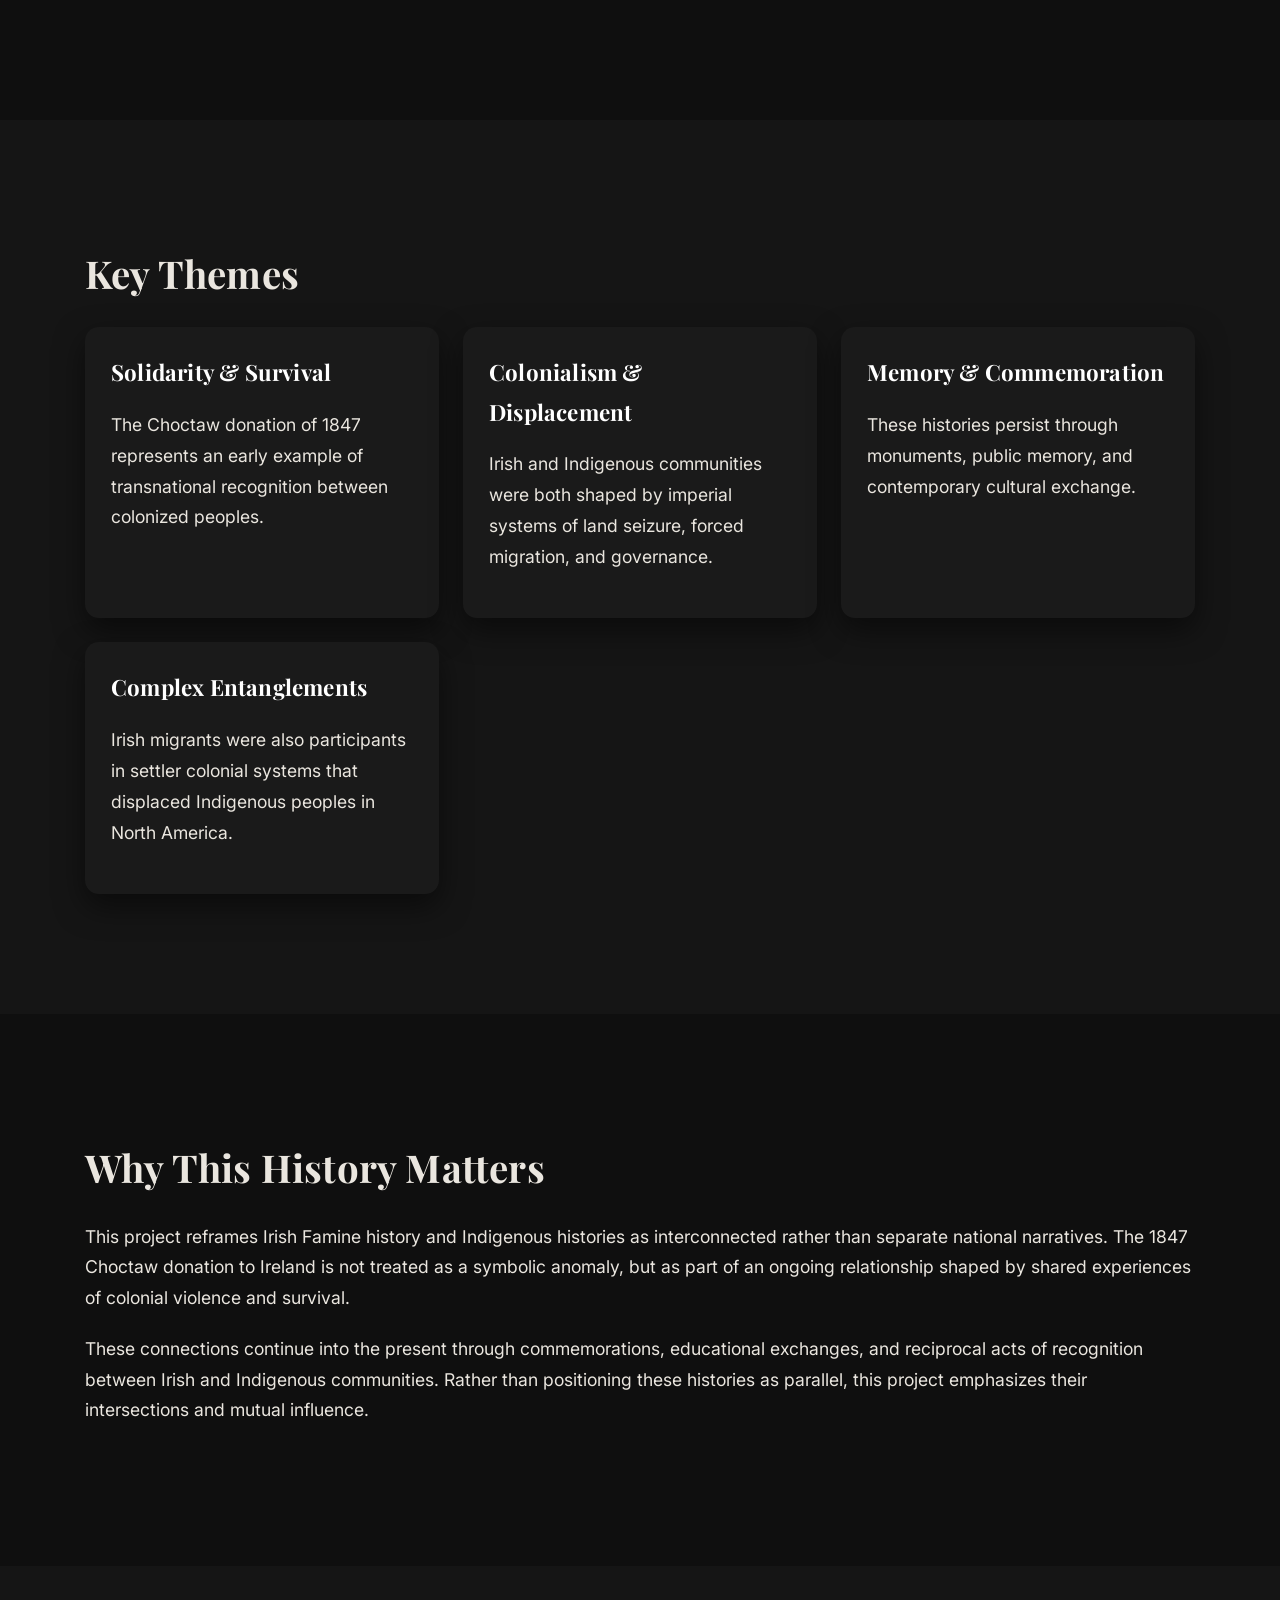
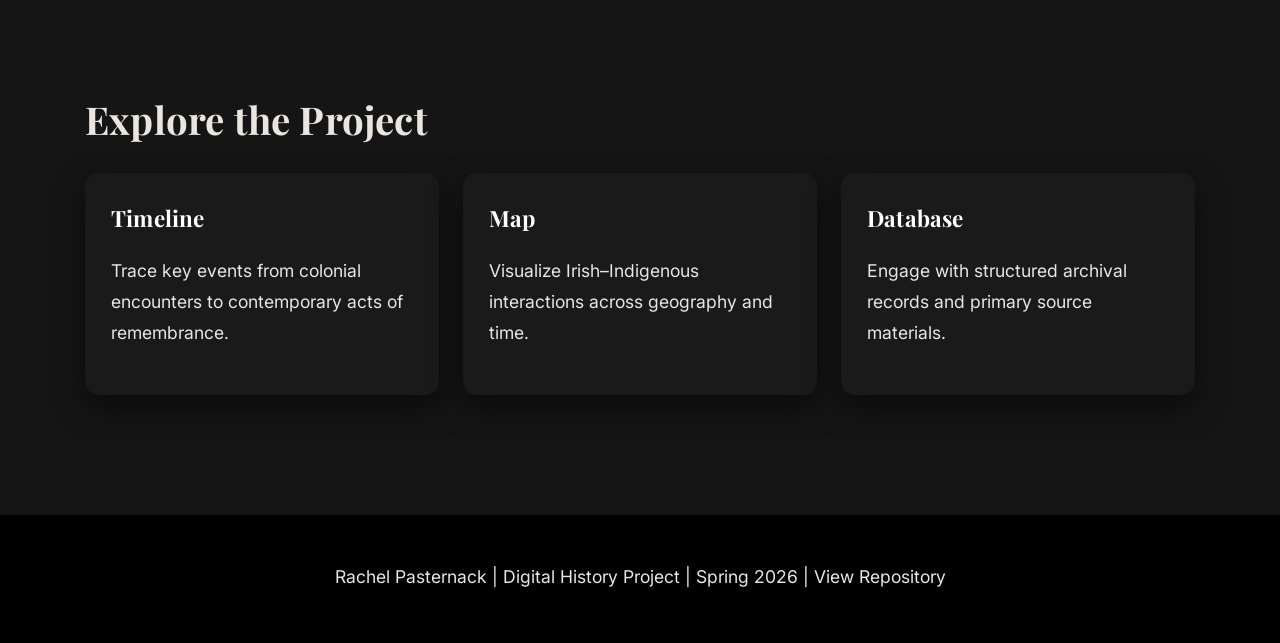
==== commit f12162c4: "Final Touches" ====
--- a/index.html
+++ b/index.html
@@ -5,21 +5,22 @@
   <title>Irish–Indigenous Interactions</title>
   <meta name="viewport" content="width=device-width, initial-scale=1.0">
 
-  <!-- External CSS -->
   <link rel="stylesheet" href="style.css">
 
-  <!-- Fonts -->
   <link href="https://fonts.googleapis.com/css2?family=Playfair+Display:wght@400;700&family=Inter:wght@300;400;600&display=swap" rel="stylesheet">
+
+  <meta name="description" content="A digital history project exploring Irish–Indigenous interactions, colonialism, solidarity, and memory across time and space.">
 </head>
 
 <body>
 
-<!-- NAVBAR -->
+<!-- NAV -->
 <nav>
   <div class="nav-container">
     <h1 class="logo">Irish–Indigenous Interactions</h1>
+
     <div class="nav-links">
-      <a href="index.html">Home</a>
+      <a href="index.html" aria-current="page">Home</a>
       <a href="methods.html">Methods</a>
       <a href="timeline.html">Timeline</a>
       <a href="map.html">Map</a>
@@ -33,112 +34,125 @@
 <header class="hero">
   <div class="overlay">
     <h1>Irish–Indigenous Interactions</h1>
-    <p>A digital history of solidarity, colonialism, and connection across continents</p>
+    <p>A digital history of colonialism, solidarity, and transnational memory</p>
   </div>
 </header>
 
-  <!-- Caption -->
-  <div class="hero-caption">
-    <p>
-      Eamon De Valera (president of Ireland) shakes hands with members of Ojibwe tribe in Wisconsin during a 1919 tour of the U.S.
+<!-- HERO CAPTION (FIXED STRUCTURE) -->
+<section class="section" style="padding-top:0;">
+  <div class="container">
+    <p class="hero-caption">
+      Éamon de Valera, during his 1919 U.S. tour, meets members of the Ojibwe Nation in Wisconsin.
+      The encounter reflects early twentieth-century moments of Indigenous–Irish political visibility and symbolic recognition.
     </p>
-</div>
-</header>
+  </div>
+</section>
 
 <!-- INTRO -->
 <section class="section light">
   <div class="container">
+
     <h2>Introduction</h2>
+
     <p>
-      In 1847, during the midst of the Great Irish Famine, the Choctaw Nation, who were still recovering from forced removal along the Trail of Tears, sent aid to Ireland. Despite their own hardship, they raised $170 to support famine relief across the Atlantic.
+      In 1847, during the height of the Great Irish Famine, the Choctaw Nation—still recovering from forced removal along the Trail of Tears—donated funds to Ireland. Despite extreme deprivation, they raised $170 for famine relief across the Atlantic.
     </p>
 
     <p>
-      What does it mean for two colonized people to recognize each other across an ocean? This project explores Irish–Indigenous interactions beyond this moment, examining shared histories of colonialism, migration, memory, and solidarity.
+      This gesture is often remembered as an isolated act of compassion. This project instead situates it within a broader historical field of Irish–Indigenous interaction shaped by colonialism, migration, displacement, and acts of mutual recognition.
     </p>
+
   </div>
 </section>
 
 <!-- THEMES -->
 <section class="section dark">
   <div class="container">
+
     <h2>Key Themes</h2>
 
     <div class="grid">
 
       <div class="card">
         <h3>Solidarity & Survival</h3>
-        <p>The Choctaw donation represents transnational empathy in the 19th century.</p>
+        <p>The Choctaw donation of 1847 represents an early example of transnational recognition between colonized peoples.</p>
       </div>
 
       <div class="card">
         <h3>Colonialism & Displacement</h3>
-        <p>Both Irish and Indigenous peoples experienced imperial control and land loss.</p>
+        <p>Irish and Indigenous communities were both shaped by imperial systems of land seizure, forced migration, and governance.</p>
       </div>
 
       <div class="card">
         <h3>Memory & Commemoration</h3>
-        <p>These histories continue through memorials and global connections today.</p>
+        <p>These histories persist through monuments, public memory, and contemporary cultural exchange.</p>
       </div>
 
-               <div class="card">
-        <h3>Complicated Interactions</h3>
-        <p>However, Irish immigrants in North America were participants of settler colonialism that displaced Indigenous people.</p>
+      <div class="card">
+        <h3>Complex Entanglements</h3>
+        <p>Irish migrants were also participants in settler colonial systems that displaced Indigenous peoples in North America.</p>
       </div>
 
     </div>
+
   </div>
 </section>
 
 <!-- WHY IT MATTERS -->
 <section class="section light">
   <div class="container">
+
     <h2>Why This History Matters</h2>
 
     <p>
-      This history matters because it reframes how we understand both the Irish Famine experience and Indigenous histories as part of a shared global story of survival, displacement, and solidarity rather than isolated national narratives. The 1847 act of aid from the Choctaw Nation to Irish famine victims during the Great Famine is not just a symbolic moment in the past. It has become an active foundation for ongoing relationships, memorial practices, and cultural exchange between Ireland and Indigenous nations today. Remembering this history challenges dominant national stories that often emphasize separation, hierarchy, or competition between peoples. Instead, it highlights how communities facing extreme suffering have historically recognized one another across vast geographic and cultural distances. That recognition continues in present-day memorials, educational programs, and reciprocal visits, where Irish and Indigenous communities honor the legacy of mutual aid and reaffirm its relevance in contemporary struggles.
+      This project reframes Irish Famine history and Indigenous histories as interconnected rather than separate national narratives. The 1847 Choctaw donation to Ireland is not treated as a symbolic anomaly, but as part of an ongoing relationship shaped by shared experiences of colonial violence and survival.
     </p>
+
+    <p>
+      These connections continue into the present through commemorations, educational exchanges, and reciprocal acts of recognition between Irish and Indigenous communities. Rather than positioning these histories as parallel, this project emphasizes their intersections and mutual influence.
+    </p>
+
   </div>
 </section>
 
 <!-- EXPLORE -->
 <section class="section dark">
   <div class="container">
+
     <h2>Explore the Project</h2>
 
     <div class="grid">
-      
+
       <a href="timeline.html" class="card">
-        <div class="card">
-          <h3>Timeline</h3>
-          <p>Follow key events from the sixteenth century to today.</p>
-        </div>
+        <h3>Timeline</h3>
+        <p>Trace key events from colonial encounters to contemporary acts of remembrance.</p>
       </a>
 
       <a href="map.html" class="card">
-        <div class="card">
-          <h3>Map</h3>
-          <p>Explore the geographic connections through mapping.</p>
-        </div>
+        <h3>Map</h3>
+        <p>Visualize Irish–Indigenous interactions across geography and time.</p>
       </a>
 
       <a href="database.html" class="card">
-        <div class="card">
-          <h3>Database</h3>
-          <p>Engage with the archival documents and records.</p>
-        </div>
+        <h3>Database</h3>
+        <p>Engage with structured archival records and primary source materials.</p>
       </a>
 
     </div>
+
   </div>
 </section>
 
 <!-- FOOTER -->
 <footer>
-  <p>
-    Rachel Pasternack | Digital History Project | Spring 2026 |
-    <a href="https://github.com/rapasternack/Digital-History" target="_blank">View Repository</a>
-  </p>
+  <div class="container">
+    <p>
+      Rachel Pasternack | Digital History Project | Spring 2026 |
+      <a href="https://github.com/rapasternack/Digital-History" target="_blank" rel="noopener">
+        View Repository
+      </a>
+    </p>
+  </div>
 </footer>
 
 </body>
--- a/style.css
+++ b/style.css
@@ -1,98 +1,138 @@
 /* =========================
-   GLOBAL
-========================= */
+   DESIGN TOKENS
+========================= */
+:root {
+  --bg: #0f0f0f;
+  --bg-alt: #151515;
+  --surface: #1a1a1a;
+  --surface-2: #222;
+  --text: #eae6df;
+  --muted: #b8b8b8;
+  --accent: #c2a878;
+
+  --radius-sm: 8px;
+  --radius-md: 14px;
+
+  --space-xs: 10px;
+  --space-sm: 20px;
+  --space-md: 40px;
+  --space-lg: 80px;
+  --space-xl: 120px;
+
+  --shadow: 0 12px 30px rgba(0,0,0,0.5);
+}
+
+/* =========================
+   GLOBAL RESET / BASE
+========================= */
+* {
+  box-sizing: border-box;
+}
+
 body {
   margin: 0;
-  padding-top: 100px;
-  font-family: 'Inter', sans-serif;
-  background-color: #0f0f0f;
-  color: #eae6df;
-  line-height: 1.7;
+  padding-top: 90px;
+  font-family: "Inter", sans-serif;
+  background: var(--bg);
+  color: var(--text);
+  line-height: 1.75;
 }
 
 h1, h2, h3 {
-  font-family: 'Playfair Display', serif;
-  margin: 0 0 12px 0;
-}
-
-/* TYPOGRAPHY HIERARCHY */
+  font-family: "Playfair Display", serif;
+  margin: 0 0 var(--space-sm) 0;
+  letter-spacing: 0.2px;
+}
+
 h2 {
-  font-size: 2.5rem;
+  font-size: 2.4rem;
+}
+
+h3 {
+  font-size: 1.4rem;
 }
 
 p {
-  font-size: 1.15rem;
-}
-
-/* container */
+  font-size: 1.1rem;
+  margin-bottom: var(--space-sm);
+  color: var(--text);
+}
+
+/* =========================
+   LAYOUT SYSTEM
+========================= */
 .container {
-  max-width: 1100px;
-  margin: auto;
-  padding: 80px 20px;
-}
-
-/* SECTIONS */
+  max-width: 1150px;
+  margin: 0 auto;
+  padding: 0 20px;
+}
+
 .section {
-  padding: 100px 20px;
-}
-
-/* =========================
-   GLOBAL LINKS
+  padding: var(--space-xl) 0;
+}
+
+.section.light {
+  background: var(--bg);
+}
+
+.section.dark {
+  background: var(--bg-alt);
+}
+
+/* =========================
+   LINKS (CLEAN & CONSISTENT)
 ========================= */
 a {
-  color: #ffffff;
+  color: var(--text);
   text-decoration: none;
-}
-
-a:visited {
-  color: #ffffff;
+  transition: color 0.2s ease;
 }
 
 a:hover {
-  color: #c2a878;
-  text-decoration: underline;
-}
-
-/* =========================
-   NAV
+  color: var(--accent);
+}
+
+/* =========================
+   NAVIGATION (REFINED)
 ========================= */
 nav {
   position: fixed;
   top: 0;
   width: 100%;
   z-index: 1000;
-  background: rgba(10,10,10,0.9);
-  backdrop-filter: blur(6px);
-  border-bottom: 1px solid rgba(255,255,255,0.1);
+
+  background: rgba(10,10,10,0.85);
+  backdrop-filter: blur(10px);
+  border-bottom: 1px solid rgba(255,255,255,0.08);
 }
 
 .nav-container {
   display: flex;
   justify-content: space-between;
   align-items: center;
-  padding: 15px 30px;
+  padding: 14px 28px;
 }
 
 .logo {
-  font-size: 1.3rem;
-}
-
-/* NAV ANIMATION */
+  font-size: 1.2rem;
+  font-weight: 600;
+}
+
 .nav-links a {
-  color: white;
-  margin-left: 20px;
+  margin-left: 18px;
+  font-size: 0.95rem;
   position: relative;
 }
 
 .nav-links a::after {
-  content: '';
+  content: "";
   position: absolute;
-  bottom: -5px;
   left: 0;
+  bottom: -6px;
   width: 0%;
   height: 2px;
-  background: #c2a878;
-  transition: 0.3s;
+  background: var(--accent);
+  transition: width 0.25s ease;
 }
 
 .nav-links a:hover::after {
@@ -100,7 +140,7 @@
 }
 
 /* =========================
-   HERO
+   HERO (REFINED READABILITY)
 ========================= */
 .hero {
   height: 100vh;
@@ -108,103 +148,100 @@
   position: relative;
 
   display: flex;
+  align-items: center;
   justify-content: center;
-  align-items: center;
-}
-
-/* OVERLAY */
+  text-align: center;
+}
+
 .overlay {
   position: absolute;
   inset: 0;
-  background: rgba(0, 0, 0, 0.6);
+  background: rgba(0,0,0,0.65);
 
   display: flex;
   flex-direction: column;
   justify-content: center;
   align-items: center;
+  padding: var(--space-md);
+}
+
+.overlay h1 {
+  font-size: 4rem;
+  color: white;
+  text-shadow: 0 4px 25px rgba(0,0,0,0.8);
+}
+
+.overlay p {
+  font-size: 1.3rem;
+  max-width: 750px;
+  color: #ddd;
+}
+
+/* HERO CAPTION */
+.hero-caption {
   text-align: center;
-}
-
-/* HERO TEXT */
-.overlay h1 {
-  font-size: 4.5rem;
-  color: #ffffff;
-  font-weight: 700;
-  text-shadow: 0 4px 20px rgba(0,0,0,0.7);
-}
-
-.overlay p {
-  font-size: 1.5rem;
-  max-width: 800px;
-}
-
-/* CAPTION */
-.hero-caption {
-  font-size: 1rem;
-  text-align: center;
-  max-width: 700px;
-  margin: 25px auto;
-  color: #bbb;
-}
-
-/* =========================
-   CARDS
-========================= */
-.card-grid {
+  font-size: 0.95rem;
+  color: var(--muted);
+  max-width: 750px;
+  margin: 20px auto;
+}
+
+/* =========================
+   GRID SYSTEM (FIXED + CONSISTENT)
+========================= */
+.grid {
   display: grid;
-  grid-template-columns: repeat(auto-fit, minmax(250px, 1fr));
-  gap: 30px;
-}
-
+  grid-template-columns: repeat(auto-fit, minmax(260px, 1fr));
+  gap: 24px;
+}
+
+/* =========================
+   CARDS (CLEANER + UNIFIED)
+========================= */
 .card {
-  background: #1a1a1a;
-  padding: 30px;
-  border-radius: 14px;
-  color: white;
-
-  transition: all 0.3s ease;
+  background: var(--surface);
+  padding: 26px;
+  border-radius: var(--radius-md);
+  box-shadow: var(--shadow);
+  transition: transform 0.25s ease, box-shadow 0.25s ease;
+  color: var(--text);
+}
+
+.card:hover {
+  transform: translateY(-6px);
+  box-shadow: 0 18px 45px rgba(0,0,0,0.65);
 }
 
 .card h3 {
   margin-bottom: 10px;
-}
-
-/* CARD HOVER UPGRADE */
-.card:hover {
-  transform: translateY(-8px) scale(1.02);
-  box-shadow: 0 15px 40px rgba(0,0,0,0.6);
-}
-
-/* =========================
-   TIMELINE
+  color: white;
+}
+
+/* =========================
+   TIMELINE (IMPROVED RHYTHM)
 ========================= */
 .timeline {
   margin: 60px 0;
-  border-left: 2px solid rgba(255,255,255,0.15);
+  border-left: 2px solid rgba(255,255,255,0.12);
   padding-left: 40px;
 }
 
 .timeline-item {
   display: flex;
-  justify-content: space-between;
-  gap: 25px;
-  margin-bottom: 50px;
-  padding: 25px;
-  background: #1c1c1c;
-  border-radius: 14px;
-  border: 1px solid rgba(255,255,255,0.06);
-  box-shadow: 0 10px 30px rgba(0,0,0,0.6);
-}
-
-.timeline-content {
-  flex: 1;
+  gap: 24px;
+  margin-bottom: 40px;
+
+  background: var(--surface);
+  padding: 24px;
+  border-radius: var(--radius-md);
+  box-shadow: var(--shadow);
 }
 
 .timeline-date {
-  font-size: 0.85rem;
+  font-size: 0.8rem;
   letter-spacing: 2px;
   text-transform: uppercase;
-  color: #c2a878;
+  color: var(--accent);
   margin-bottom: 10px;
 }
 
@@ -220,51 +257,36 @@
   width: 180px;
   height: 180px;
   object-fit: cover;
-  border-radius: 10px;
-  border: 3px solid #111;
+  border-radius: var(--radius-sm);
+  border: 2px solid #111;
 }
 
 .timeline-caption {
-  font-size: 0.8rem;
-  color: #999;
+  font-size: 0.75rem;
+  color: var(--muted);
   margin-top: 8px;
   text-align: right;
 }
 
 /* =========================
-   DATABASE
-========================= */
-.page-header {
-  text-align: center;
-  padding: 40px 20px;
-  background: #111;
-}
-
-#searchInput {
-  width: 100%;
-  padding: 12px;
-  margin-bottom: 20px;
-  border-radius: 6px;
-  border: none;
-}
-
+   TABLES (DATABASE CLEANUP)
+========================= */
 table {
   width: 100%;
   border-collapse: collapse;
-  background: #1a1a1a;
+  background: var(--surface);
+  border-radius: var(--radius-md);
+  overflow: hidden;
 }
 
 th, td {
-  padding: 12px;
+  padding: 14px;
   border-bottom: 1px solid #333;
 }
 
 th {
-  background: #222;
-}
-
-tr:hover {
-  background: #2a2a2a;
+  background: var(--surface-2);
+  text-align: left;
 }
 
 /* =========================
@@ -273,22 +295,22 @@
 footer {
   background: #000;
   text-align: center;
-  padding: 25px;
+  padding: 30px;
   font-size: 0.9rem;
-  color: #aaa;
-}
-
-/* =========================
-   MOBILE
+  color: var(--muted);
+}
+
+/* =========================
+   RESPONSIVE
 ========================= */
 @media (max-width: 768px) {
 
   .overlay h1 {
-    font-size: 2.5rem;
+    font-size: 2.6rem;
   }
 
   .overlay p {
-    font-size: 1.2rem;
+    font-size: 1.1rem;
   }
 
   h2 {
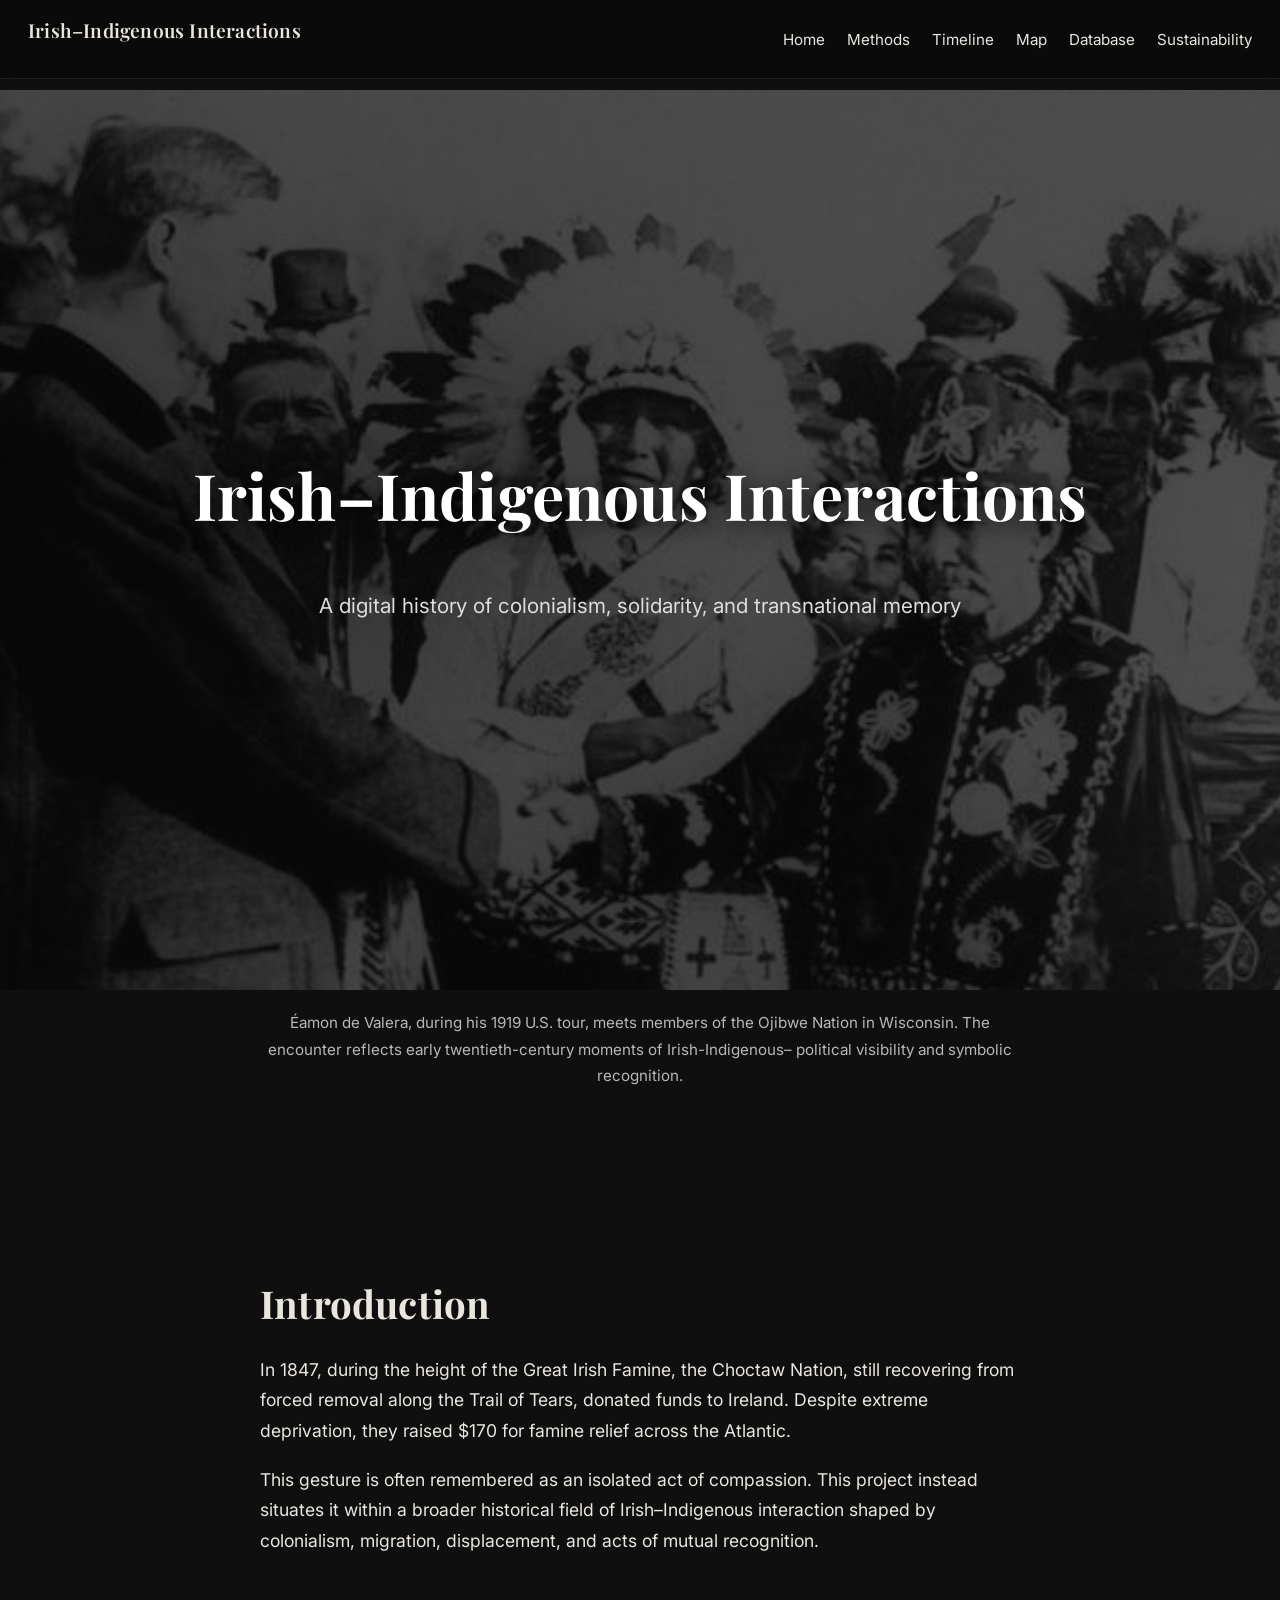
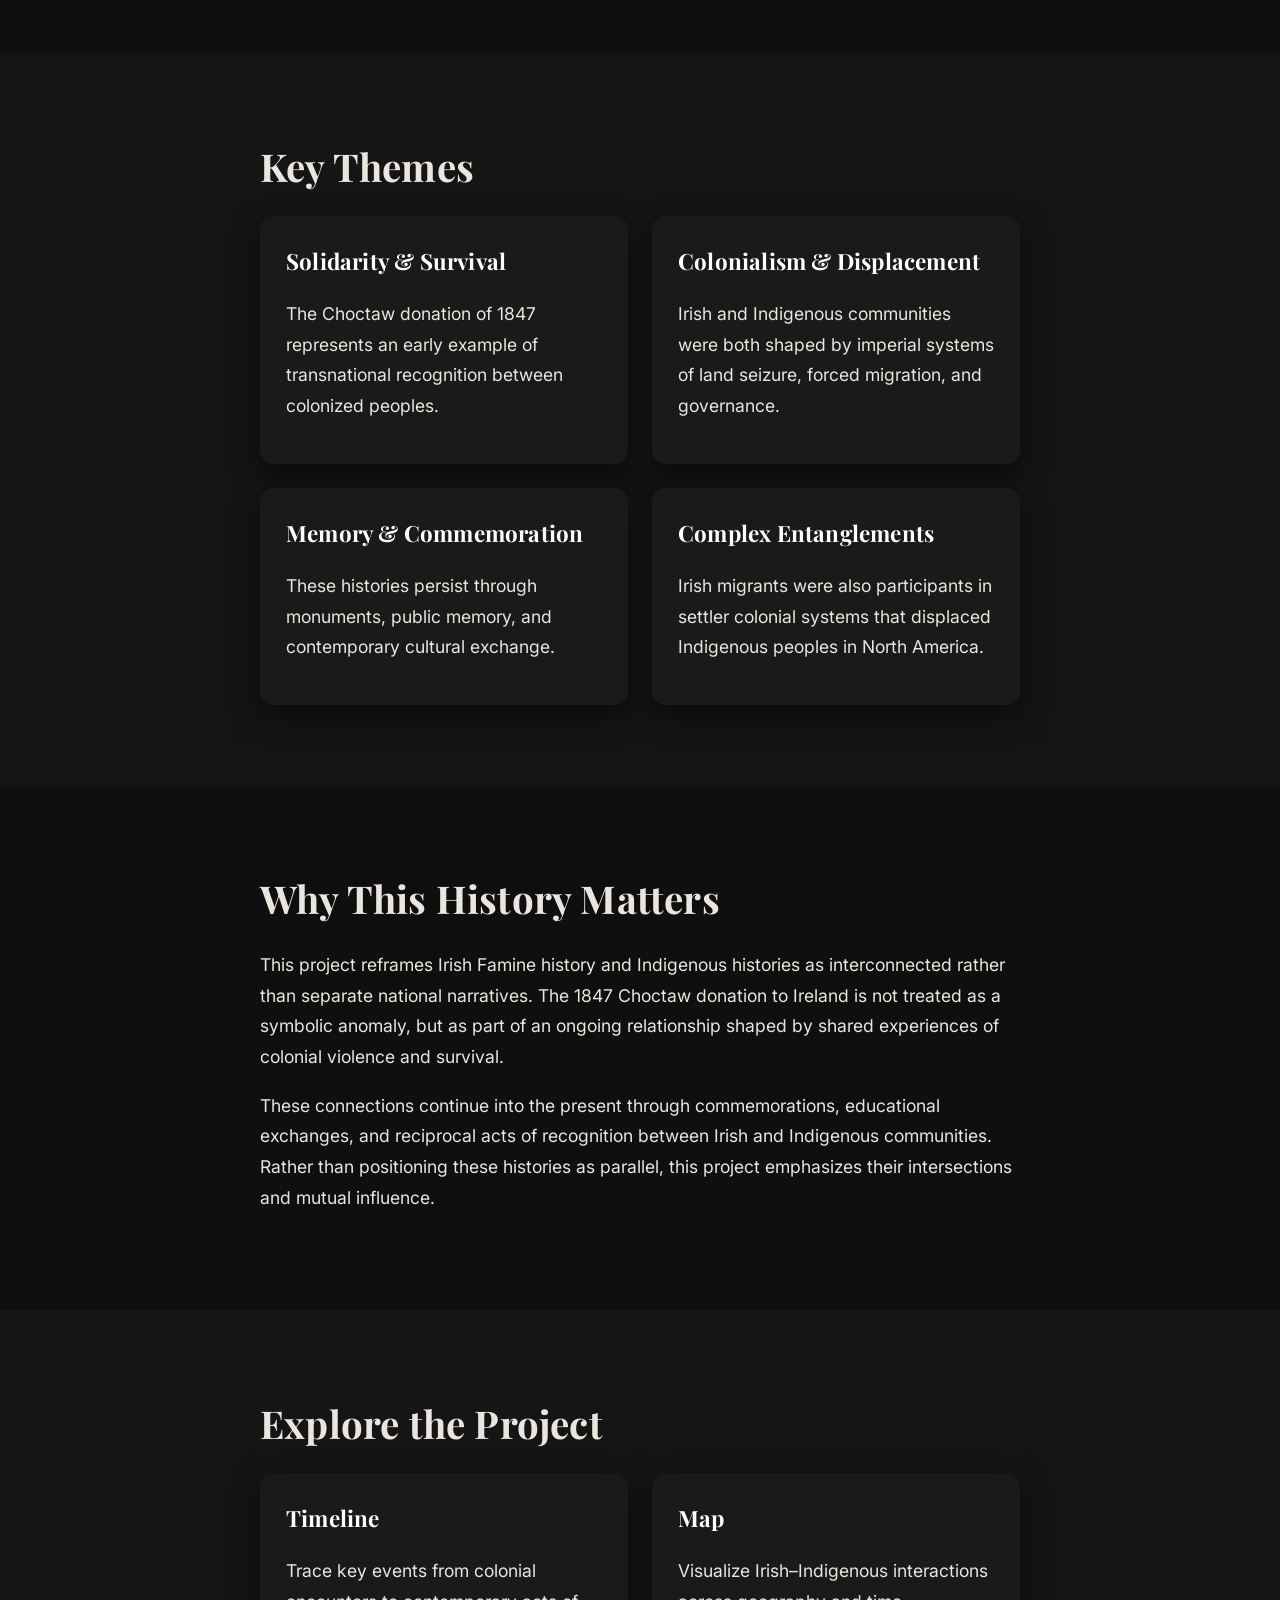
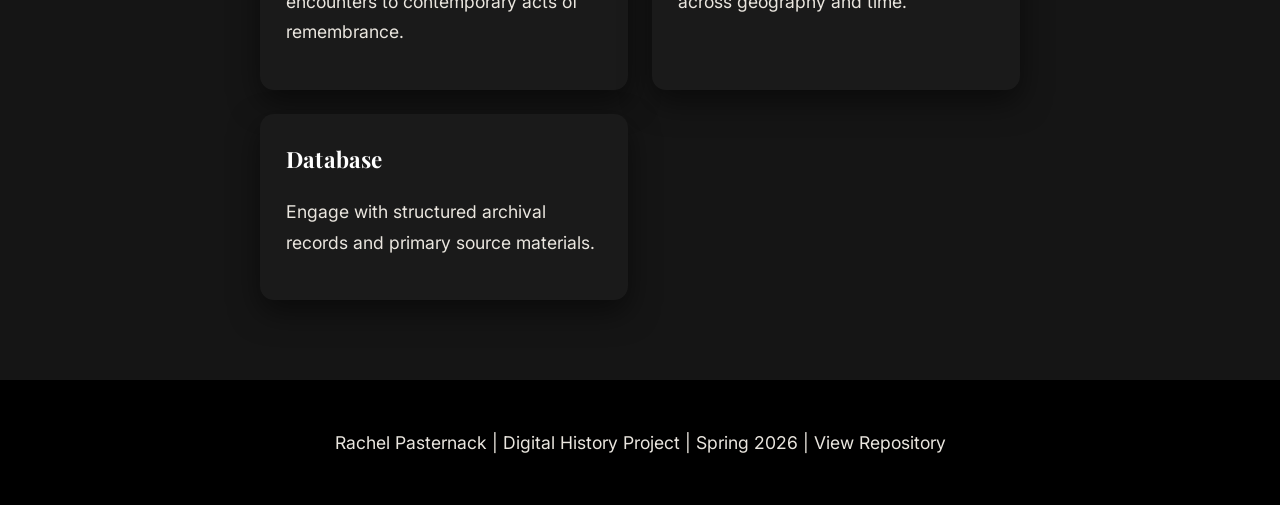
==== commit ebfefc66: "Finished Image Fixing" ====
--- a/index.html
+++ b/index.html
@@ -38,12 +38,12 @@
   </div>
 </header>
 
-<!-- HERO CAPTION (FIXED STRUCTURE) -->
+<!-- HERO CAPTION -->
 <section class="section" style="padding-top:0;">
   <div class="container">
     <p class="hero-caption">
       Éamon de Valera, during his 1919 U.S. tour, meets members of the Ojibwe Nation in Wisconsin.
-      The encounter reflects early twentieth-century moments of Indigenous–Irish political visibility and symbolic recognition.
+      The encounter reflects early twentieth-century moments of Irish-Indigenous– political visibility and symbolic recognition.
     </p>
   </div>
 </section>
@@ -55,7 +55,7 @@
     <h2>Introduction</h2>
 
     <p>
-      In 1847, during the height of the Great Irish Famine, the Choctaw Nation—still recovering from forced removal along the Trail of Tears—donated funds to Ireland. Despite extreme deprivation, they raised $170 for famine relief across the Atlantic.
+      In 1847, during the height of the Great Irish Famine, the Choctaw Nation, still recovering from forced removal along the Trail of Tears, donated funds to Ireland. Despite extreme deprivation, they raised $170 for famine relief across the Atlantic.
     </p>
 
     <p>
--- a/style.css
+++ b/style.css
@@ -1,5 +1,5 @@
 /* =========================
-   DESIGN TOKENS
+   DESIGN
 ========================= */
 :root {
   --bg: #0f0f0f;
@@ -23,7 +23,7 @@
 }
 
 /* =========================
-   GLOBAL RESET / BASE
+   GLOBAL BASE
 ========================= */
 * {
   box-sizing: border-box;
@@ -40,7 +40,7 @@
 
 h1, h2, h3 {
   font-family: "Playfair Display", serif;
-  margin: 0 0 var(--space-sm) 0;
+  margin: 0 0 16px 0;
   letter-spacing: 0.2px;
 }
 
@@ -54,7 +54,7 @@
 
 p {
   font-size: 1.1rem;
-  margin-bottom: var(--space-sm);
+  margin-bottom: 16px;
   color: var(--text);
 }
 
@@ -62,13 +62,17 @@
    LAYOUT SYSTEM
 ========================= */
 .container {
-  max-width: 1150px;
+  max-width: 800px;
   margin: 0 auto;
   padding: 0 20px;
 }
 
 .section {
-  padding: var(--space-xl) 0;
+  padding: var(--space-lg) 0;
+}
+
+.section + .section {
+  padding-top: var(--space-lg);
 }
 
 .section.light {
@@ -80,7 +84,7 @@
 }
 
 /* =========================
-   LINKS (CLEAN & CONSISTENT)
+   LINKS
 ========================= */
 a {
   color: var(--text);
@@ -93,7 +97,7 @@
 }
 
 /* =========================
-   NAVIGATION (REFINED)
+   NAVIGATION
 ========================= */
 nav {
   position: fixed;
@@ -140,7 +144,7 @@
 }
 
 /* =========================
-   HERO (REFINED READABILITY)
+   HERO
 ========================= */
 .hero {
   height: 100vh;
@@ -187,7 +191,7 @@
 }
 
 /* =========================
-   GRID SYSTEM (FIXED + CONSISTENT)
+   GRID SYSTEM
 ========================= */
 .grid {
   display: grid;
@@ -196,7 +200,7 @@
 }
 
 /* =========================
-   CARDS (CLEANER + UNIFIED)
+   CARDS
 ========================= */
 .card {
   background: var(--surface);
@@ -218,23 +222,56 @@
 }
 
 /* =========================
-   TIMELINE (IMPROVED RHYTHM)
+   TIMELINE
 ========================= */
 .timeline {
   margin: 60px 0;
   border-left: 2px solid rgba(255,255,255,0.12);
   padding-left: 40px;
+  display: flex;
+  flex-direction: column;
+  gap: 24px;
 }
 
 .timeline-item {
   display: flex;
-  gap: 24px;
-  margin-bottom: 40px;
+  justify-content: space-between;
+  align-items: flex-start;
+  gap: 28px;
 
   background: var(--surface);
   padding: 24px;
   border-radius: var(--radius-md);
   box-shadow: var(--shadow);
+}
+
+.timeline-content {
+  flex: 1;
+}
+
+.timeline-media {
+  width: 180px;
+  flex-shrink: 0;
+  display: flex;
+  flex-direction: column;
+  align-items: flex-end;
+  text-align: right;
+}
+
+.timeline-media img, 
+.timeline-img {
+  width: 160px;
+  height: 110px;
+  object-fit: cover;
+  border-radius: var(--radius-sm);
+  border: 2px solid #111;
+  display: block;
+}
+
+.timeline-media p {
+  margin: 6px 0 0;
+  font-size: 0.75rem;
+  color: var(--muted);
 }
 
 .timeline-date {
@@ -245,22 +282,6 @@
   margin-bottom: 10px;
 }
 
-.timeline-media {
-  width: 180px;
-  flex-shrink: 0;
-  display: flex;
-  flex-direction: column;
-  align-items: flex-end;
-}
-
-.timeline-img {
-  width: 180px;
-  height: 180px;
-  object-fit: cover;
-  border-radius: var(--radius-sm);
-  border: 2px solid #111;
-}
-
 .timeline-caption {
   font-size: 0.75rem;
   color: var(--muted);
@@ -269,7 +290,7 @@
 }
 
 /* =========================
-   TABLES (DATABASE CLEANUP)
+   TABLES
 ========================= */
 table {
   width: 100%;
@@ -324,9 +345,11 @@
   .timeline-media {
     width: 100%;
     align-items: flex-start;
-  }
-
-  .timeline-img {
+    text-align: left;
+  }
+
+  .timeline-media img,
+  .timeline-img{
     width: 100%;
     height: auto;
   }
